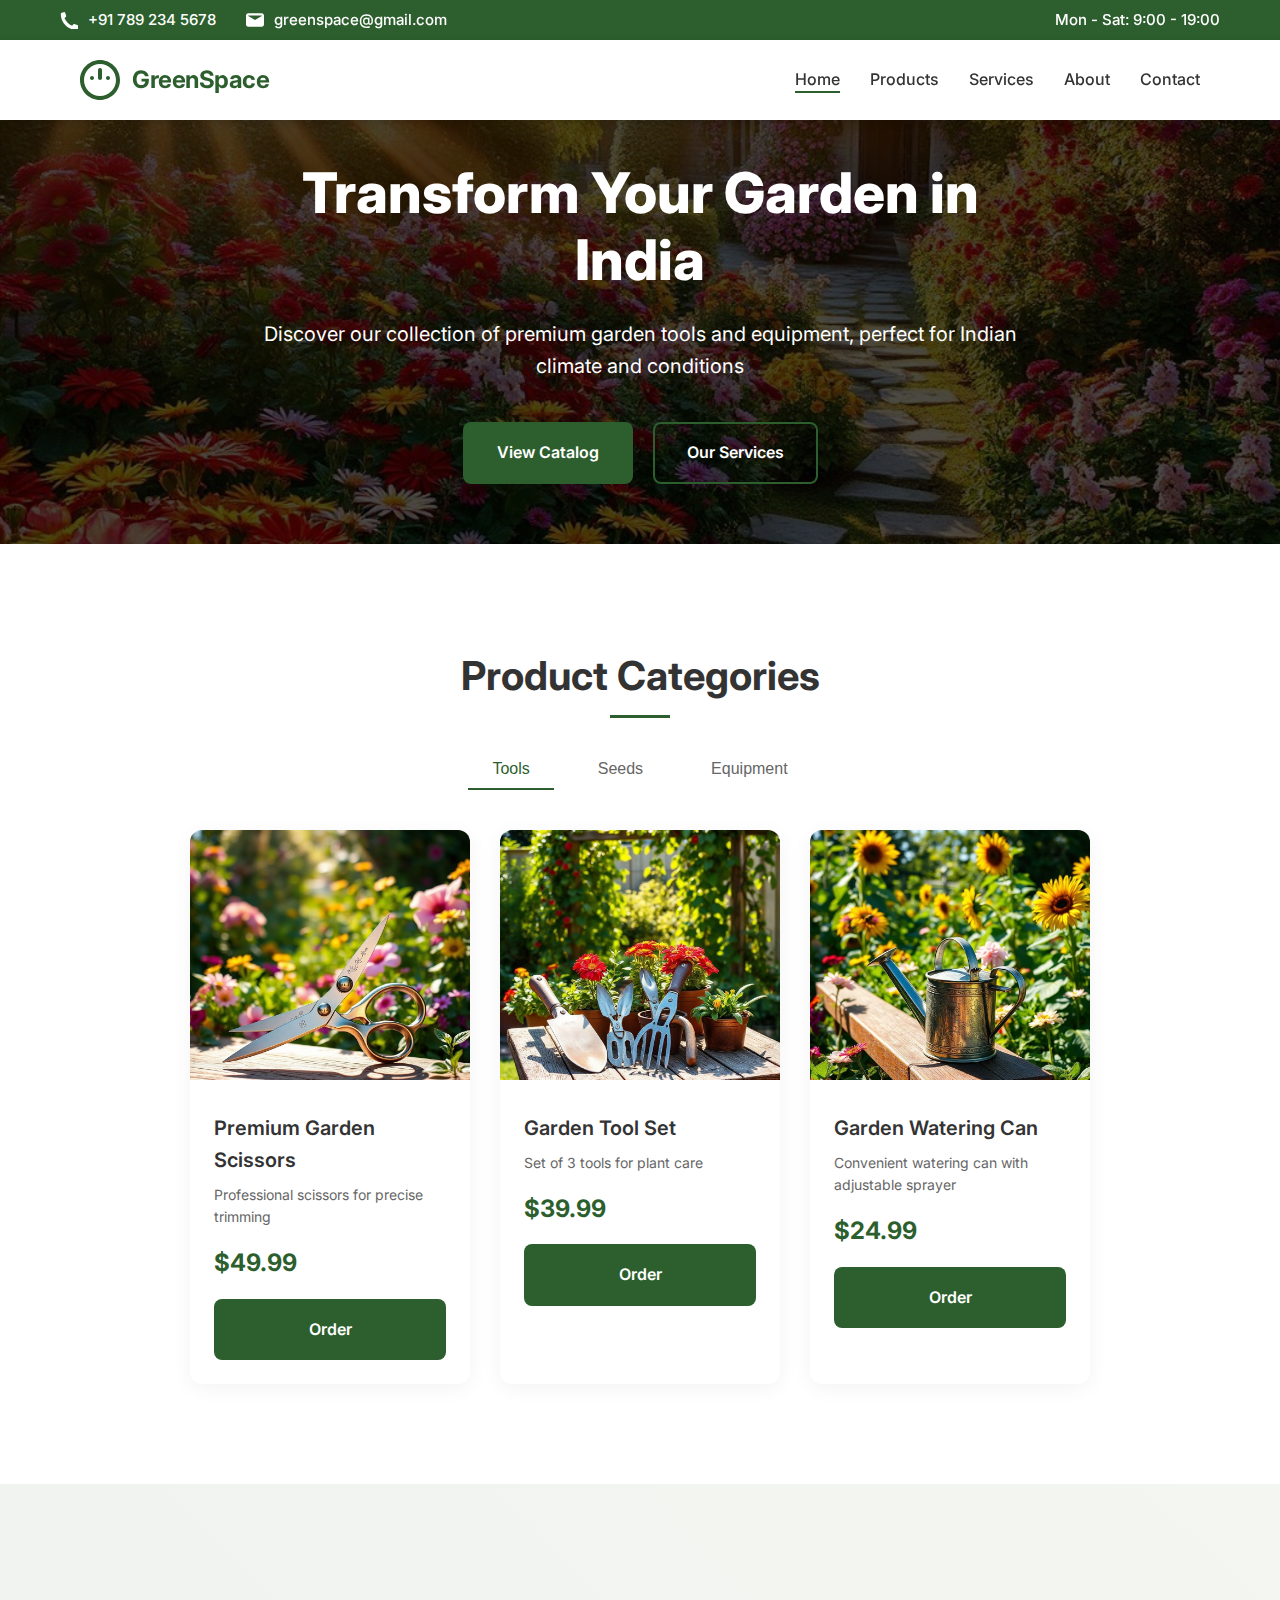
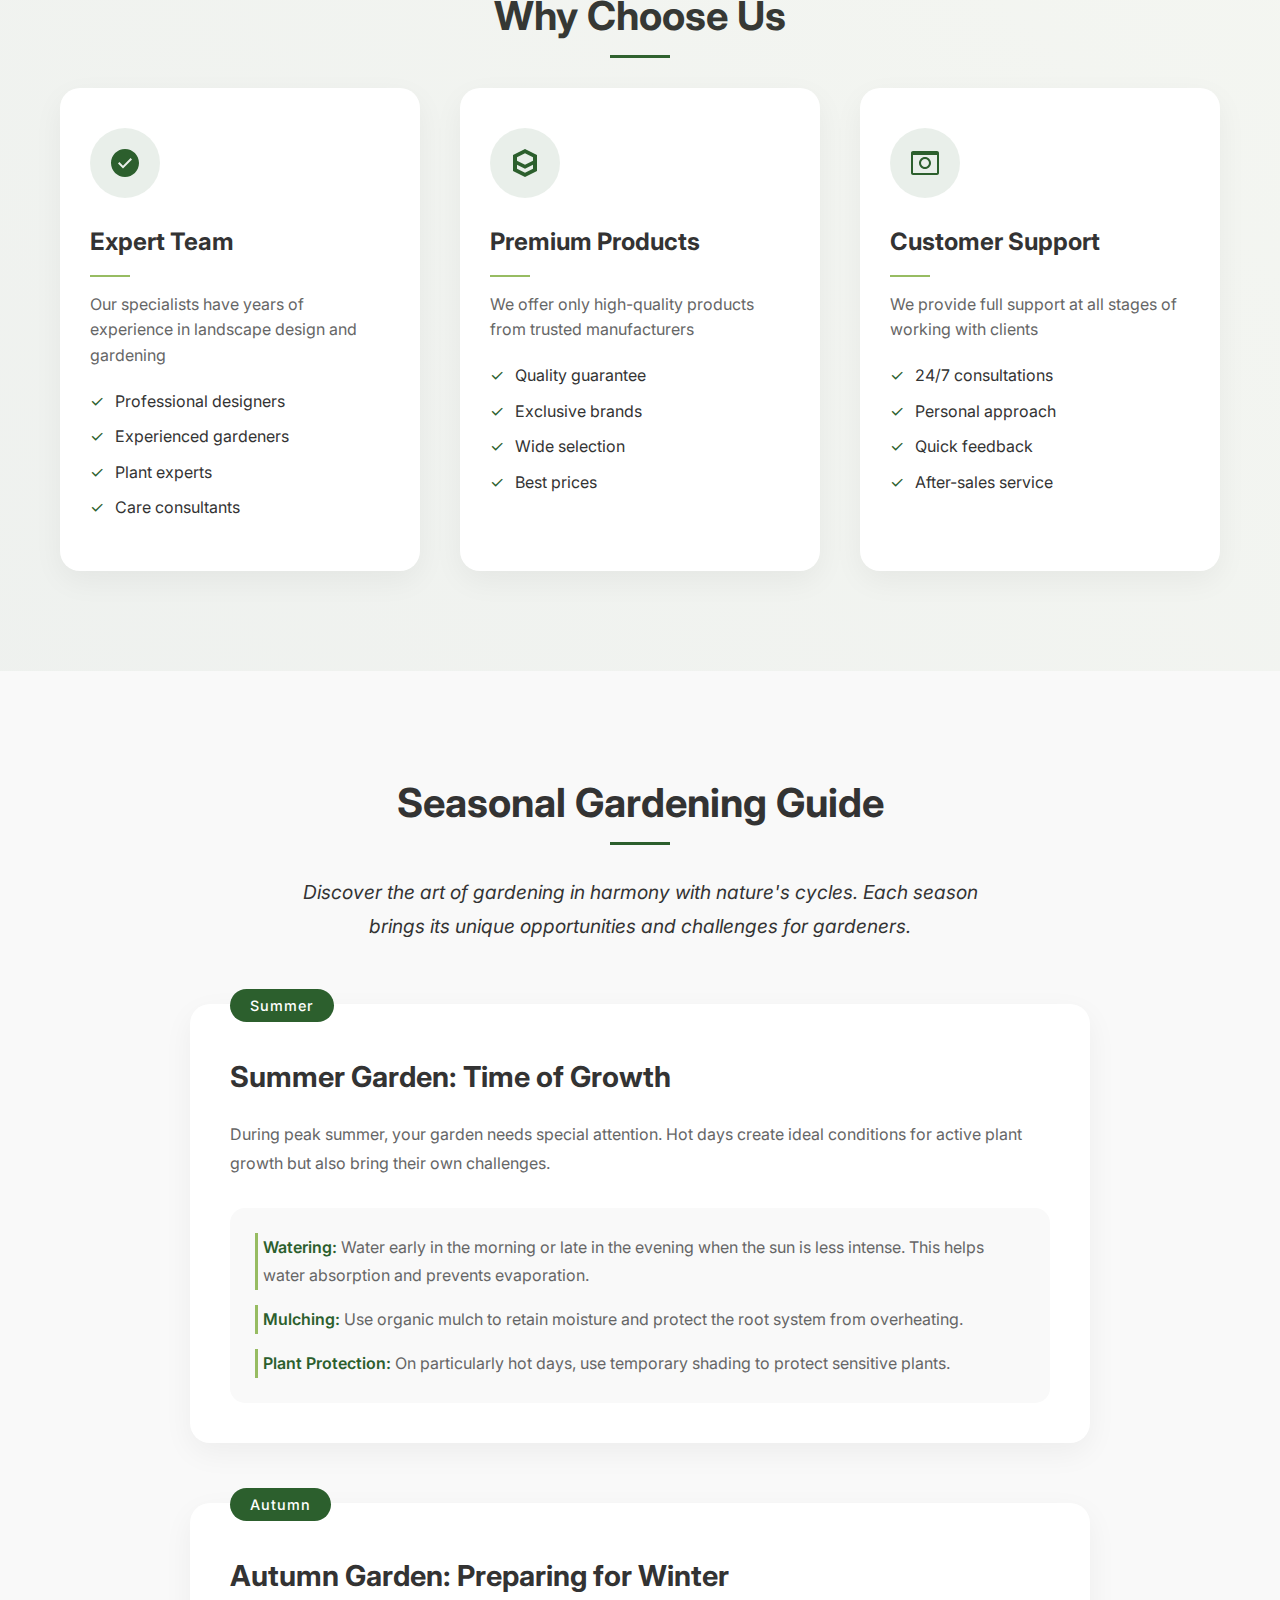
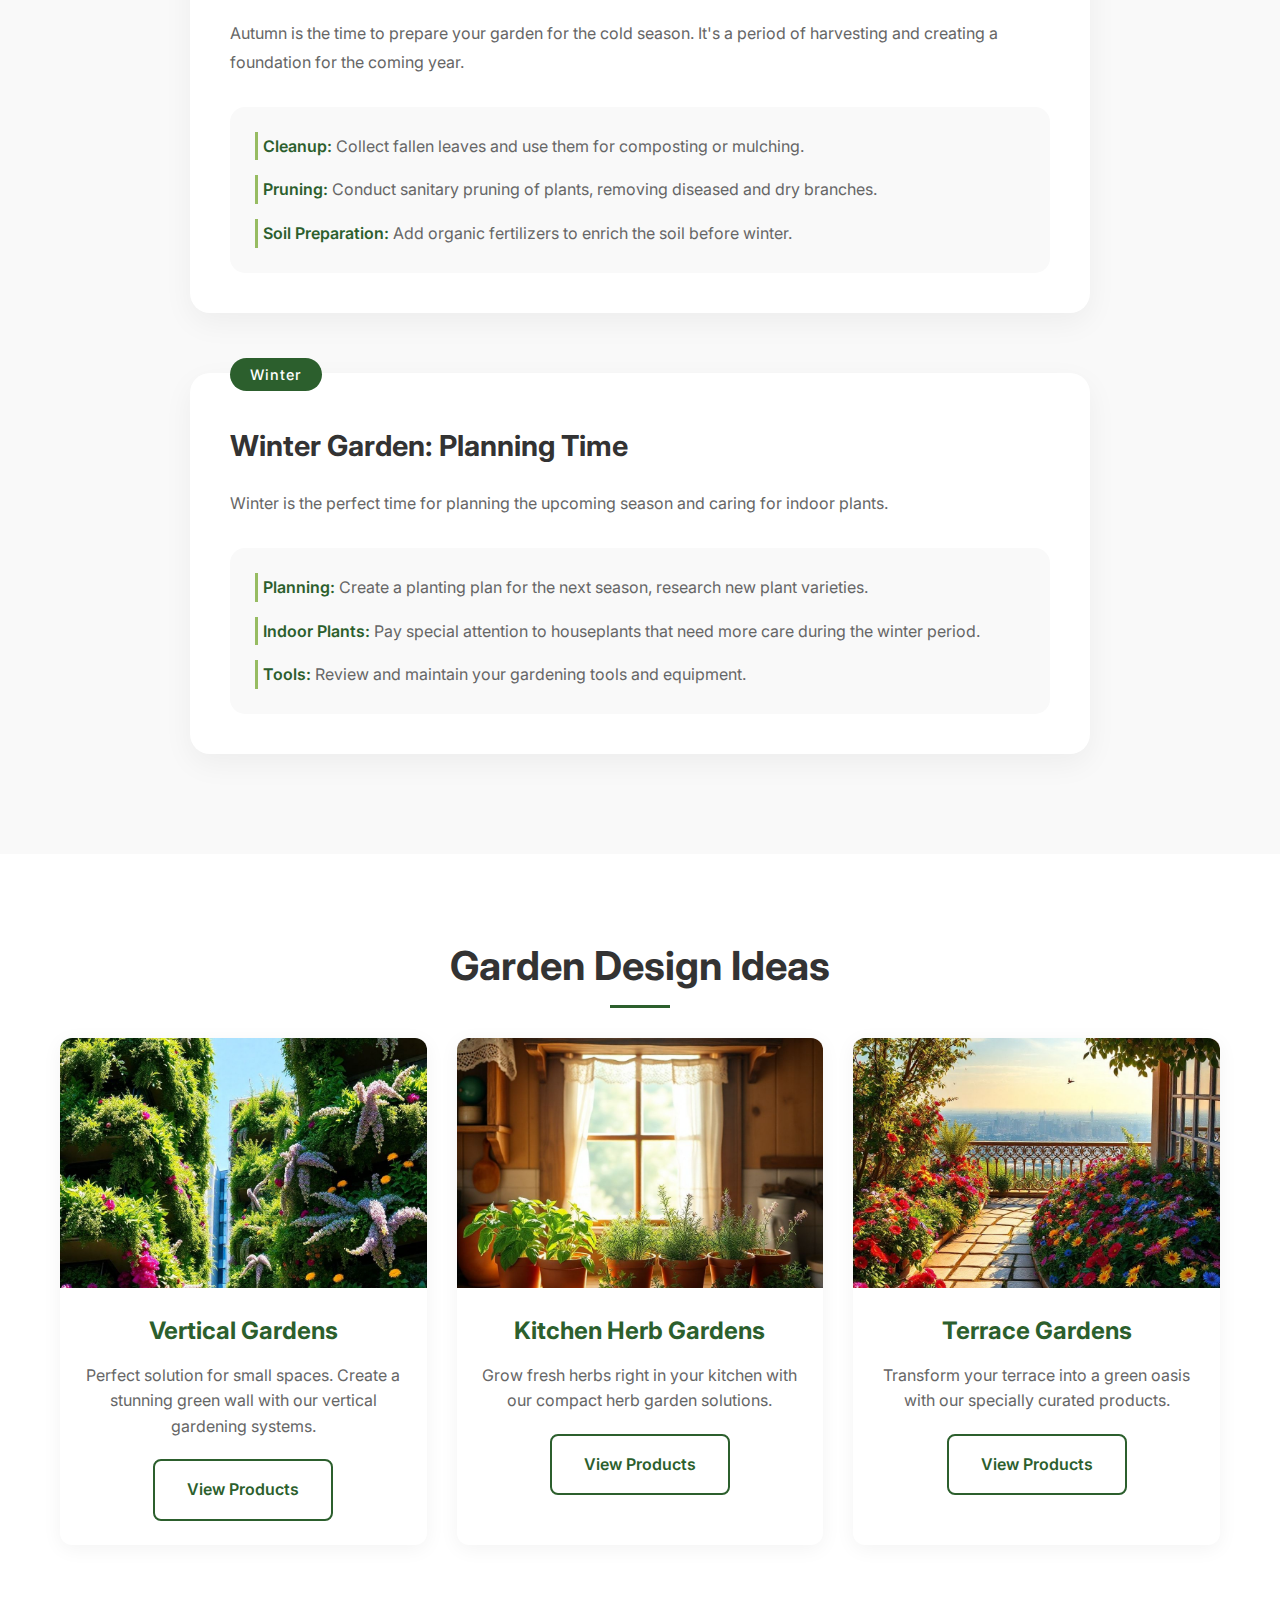
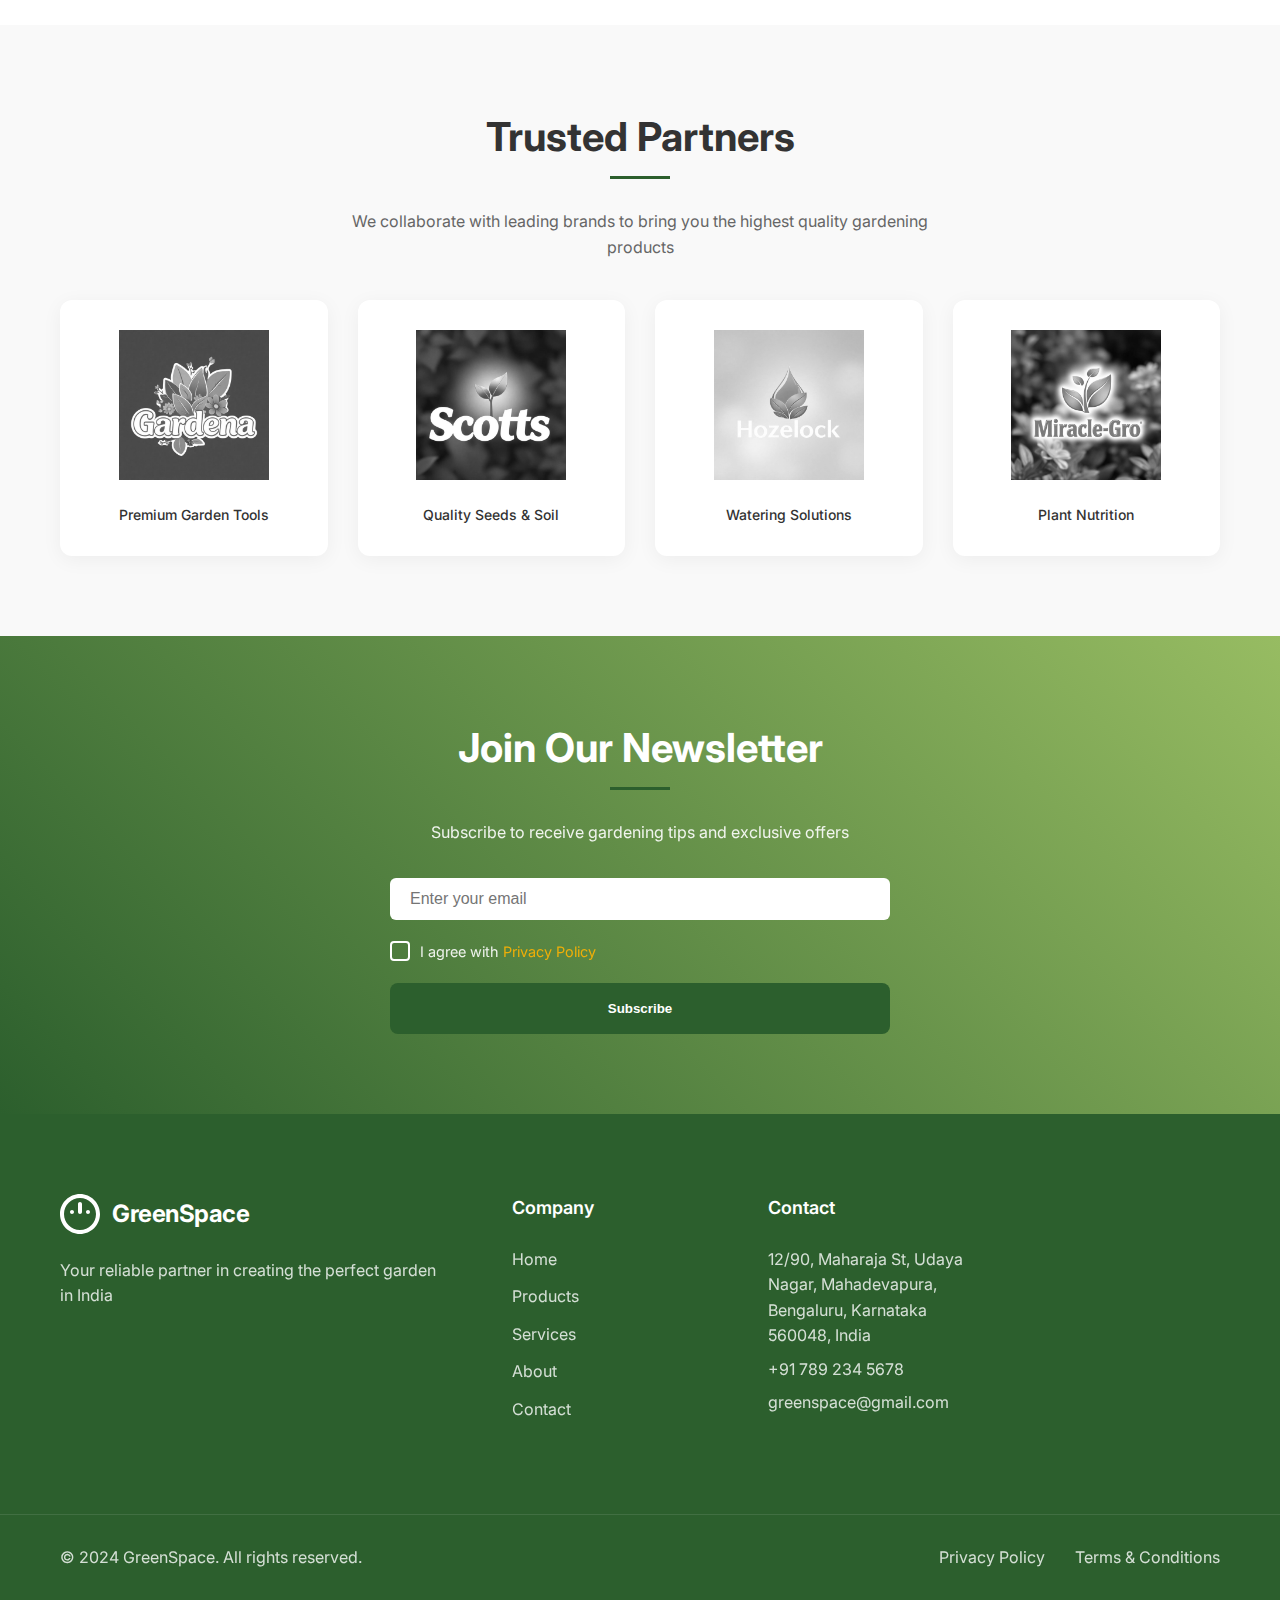
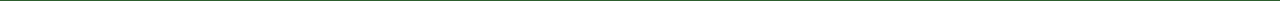
==== index.html @ f95aff3e "initial commit" ====
<!DOCTYPE html>
<html lang="en">
<head>
    <meta charset="UTF-8">
    <meta name="viewport" content="width=device-width, initial-scale=1.0">
    <meta name="description" content="GreenSpace - Your reliable partner in creating the perfect garden. Premium garden tools and equipment in India.">
    <title>GreenSpace - Premium Garden Products | India</title>
    <link rel="stylesheet" href="css/style.css">
    <link rel="icon" type="image/svg+xml" href="images/favicon.svg">
</head>
<body>
    <header class="header">
        <div class="header__top">
            <div class="container">
                <div class="header__top-inner">
                    <div class="header__contact">
                        <a href="tel:+917892345678" class="header__contact-link">
                            <svg class="header__contact-icon" width="16" height="16" viewBox="0 0 16 16">
                                <path d="M15.5 12.5l-2.3-.8c-.5-.2-1-.1-1.4.3l-1.1 1.1c-2.9-1.4-5.3-3.8-6.7-6.7l1.1-1.1c.4-.4.5-.9.3-1.4l-.8-2.3C4.4 1.1 3.9.9 3.4 1L1.5 1.5C1 1.7.7 2.1.7 2.7c0 7.8 6.3 14.1 14.1 14.1.5 0 1-.3 1.1-.8l.5-1.9c.1-.5-.1-1-.9-1.6z"/>
                            </svg>
                            +91 789 234 5678
                        </a>
                        <a href="mailto:greenspace@gmail.com" class="header__contact-link">
                            <svg class="header__contact-icon" width="16" height="16" viewBox="0 0 16 16">
                                <path d="M14 2H2C.9 2 0 2.9 0 4v8c0 1.1.9 2 2 2h12c1.1 0 2-.9 2-2V4c0-1.1-.9-2-2-2zm0 2v.5l-6 3.5L2 4.5V4h12zm-6 5L2 8v4h12V8l-6 3z"/>
                            </svg>
                            greenspace@gmail.com
                        </a>
                    </div>
                    <div class="header__hours">
                        <span>Mon - Sat: 9:00 - 19:00</span>
                    </div>
                </div>
            </div>
        </div>
        <div class="header__main">
            <div class="container">
                <div class="header__main-inner">
                    <a href="index.html" class="logo">
                        <img src="images/logo.svg" alt="GreenSpace Logo" class="logo__icon" width="40" height="40">
                        <span class="logo__text">GreenSpace</span>
                    </a>
                    <nav class="nav">
                        <button class="nav__burger" aria-label="Toggle menu">
                            <span></span>
                            <span></span>
                            <span></span>
                        </button>
                        <ul class="nav__list">
                            <li class="nav__item"><a href="index.html" class="nav__link nav__link--active">Home</a></li>
                            <li class="nav__item"><a href="products.html" class="nav__link">Products</a></li>
                            <li class="nav__item"><a href="services.html" class="nav__link">Services</a></li>
                            <li class="nav__item"><a href="about.html" class="nav__link">About</a></li>
                            <li class="nav__item"><a href="contact.html" class="nav__link">Contact</a></li>
                        </ul>
                    </nav>
                </div>
            </div>
        </div>
    </header>

    <main>
        <section class="hero">
            <div class="container">
                <div class="hero__content">
                    <h1 class="hero__title">Transform Your Garden in India</h1>
                    <p class="hero__text">Discover our collection of premium garden tools and equipment, perfect for Indian climate and conditions</p>
                    <div class="hero__buttons">
                        <a href="products.html" class="button button--primary">View Catalog</a>
                        <a href="services.html" class="button button--outline">Our Services</a>
                    </div>
                </div>
            </div>
        </section>

        <section class="categories">
            <div class="container">
                <h2 class="section-title">Product Categories</h2>
                <div class="categories__tabs">
                    <div class="categories__tab-buttons">
                        <button class="categories__tab-btn active" data-tab="tools">Tools</button>
                        <button class="categories__tab-btn" data-tab="seeds">Seeds</button>
                        <button class="categories__tab-btn" data-tab="equipment">Equipment</button>
                    </div>
                    <div class="categories__tab-content">
                        <div class="categories__tab-pane active" id="tools">
                            <div class="products-grid">
                                <!-- Content will be loaded via JavaScript -->
                            </div>
                        </div>
                        <div class="categories__tab-pane" id="seeds">
                            <div class="products-grid">
                                <!-- Content will be loaded via JavaScript -->
                            </div>
                        </div>
                        <div class="categories__tab-pane" id="equipment">
                            <div class="products-grid">
                                <!-- Content will be loaded via JavaScript -->
                            </div>
                        </div>
                    </div>
                </div>
            </div>
        </section>

        <section class="features">
            <div class="container">
                <h2 class="section__title">Why Choose Us</h2>
                <div class="features__grid">
                    <div class="feature-card">
                        <div class="feature-card__icon">
                            <svg width="32" height="32" viewBox="0 0 32 32" fill="#2C5F2D">
                                <path d="M16 2C8.27 2 2 8.27 2 16s6.27 14 14 14 14-6.27 14-14S23.73 2 16 2zm-2 19.5l-5-5 1.41-1.41L14 18.67l7.59-7.59L23 12.5l-9 9z"/>
                            </svg>
                        </div>
                        <h3>Expert Team</h3>
                        <p>Our specialists have years of experience in landscape design and gardening</p>
                        <ul class="feature-card__list">
                            <li>Professional designers</li>
                            <li>Experienced gardeners</li>
                            <li>Plant experts</li>
                            <li>Care consultants</li>
                        </ul>
                    </div>
                    <div class="feature-card">
                        <div class="feature-card__icon">
                            <svg width="32" height="32" viewBox="0 0 32 32" fill="#2C5F2D">
                                <path d="M16 2L4 8v16l12 6 12-6V8L16 2zm0 4.3l8 4v3.4l-8 4-8-4V10.3l8-4zm-8 15.4v-4l8 4 8-4v4l-8 4-8-4z"/>
                            </svg>
                        </div>
                        <h3>Premium Products</h3>
                        <p>We offer only high-quality products from trusted manufacturers</p>
                        <ul class="feature-card__list">
                            <li>Quality guarantee</li>
                            <li>Exclusive brands</li>
                            <li>Wide selection</li>
                            <li>Best prices</li>
                        </ul>
                    </div>
                    <div class="feature-card">
                        <div class="feature-card__icon">
                            <svg width="32" height="32" viewBox="0 0 32 32" fill="#2C5F2D">
                                <path d="M28 4H4C2.9 4 2 4.9 2 6v20c0 1.1.9 2 2 2h24c1.1 0 2-.9 2-2V6c0-1.1-.9-2-2-2zm0 22H4V8h24v18z"/>
                                <path d="M16 10c-3.3 0-6 2.7-6 6s2.7 6 6 6 6-2.7 6-6-2.7-6-6-6zm0 10c-2.2 0-4-1.8-4-4s1.8-4 4-4 4 1.8 4 4-1.8 4-4 4z"/>
                            </svg>
                        </div>
                        <h3>Customer Support</h3>
                        <p>We provide full support at all stages of working with clients</p>
                        <ul class="feature-card__list">
                            <li>24/7 consultations</li>
                            <li>Personal approach</li>
                            <li>Quick feedback</li>
                            <li>After-sales service</li>
                        </ul>
                    </div>
                </div>
            </div>
        </section>

        <section class="seasonal-guide">
            <div class="container">
                <h2 class="section__title">Seasonal Gardening Guide</h2>
                <div class="seasonal-content-wrapper">
                    <div class="seasonal-intro">
                        <p class="seasonal-intro__text">Discover the art of gardening in harmony with nature's cycles. Each season brings its unique opportunities and challenges for gardeners.</p>
                    </div>
                    
                    <div class="seasonal-articles">
                        <article class="seasonal-article">
                            <span class="season-label">Summer</span>
                            <h3>Summer Garden: Time of Growth</h3>
                            <div class="seasonal-article__content">
                                <p>During peak summer, your garden needs special attention. Hot days create ideal conditions for active plant growth but also bring their own challenges.</p>
                                <div class="seasonal-tips-elegant">
                                    <p><strong>Watering:</strong> Water early in the morning or late in the evening when the sun is less intense. This helps water absorption and prevents evaporation.</p>
                                    <p><strong>Mulching:</strong> Use organic mulch to retain moisture and protect the root system from overheating.</p>
                                    <p><strong>Plant Protection:</strong> On particularly hot days, use temporary shading to protect sensitive plants.</p>
                                </div>
                            </div>
                        </article>

                        <article class="seasonal-article">
                            <span class="season-label">Autumn</span>
                            <h3>Autumn Garden: Preparing for Winter</h3>
                            <div class="seasonal-article__content">
                                <p>Autumn is the time to prepare your garden for the cold season. It's a period of harvesting and creating a foundation for the coming year.</p>
                                <div class="seasonal-tips-elegant">
                                    <p><strong>Cleanup:</strong> Collect fallen leaves and use them for composting or mulching.</p>
                                    <p><strong>Pruning:</strong> Conduct sanitary pruning of plants, removing diseased and dry branches.</p>
                                    <p><strong>Soil Preparation:</strong> Add organic fertilizers to enrich the soil before winter.</p>
                                </div>
                            </div>
                        </article>

                        <article class="seasonal-article">
                            <span class="season-label">Winter</span>
                            <h3>Winter Garden: Planning Time</h3>
                            <div class="seasonal-article__content">
                                <p>Winter is the perfect time for planning the upcoming season and caring for indoor plants.</p>
                                <div class="seasonal-tips-elegant">
                                    <p><strong>Planning:</strong> Create a planting plan for the next season, research new plant varieties.</p>
                                    <p><strong>Indoor Plants:</strong> Pay special attention to houseplants that need more care during the winter period.</p>
                                    <p><strong>Tools:</strong> Review and maintain your gardening tools and equipment.</p>
                                </div>
                            </div>
                        </article>
                    </div>
                </div>
            </div>
        </section>

        <section class="garden-ideas">
            <div class="container">
                <h2 class="section__title">Garden Design Ideas</h2>
                <div class="ideas-grid">
                    <div class="idea-card">
                        <div class="idea-card__image">
                            <img src="images/vertical.jpg" alt="Vertical Garden">
                        </div>
                        <div class="idea-card__content">
                            <h3>Vertical Gardens</h3>
                            <p>Perfect solution for small spaces. Create a stunning green wall with our vertical gardening systems.</p>
                            <a href="products.html" class="button button--outline">View Products</a>
                        </div>
                    </div>
                    <div class="idea-card">
                        <div class="idea-card__image">
                            <img src="images/herbs.jpg" alt="Herb Garden">
                        </div>
                        <div class="idea-card__content">
                            <h3>Kitchen Herb Gardens</h3>
                            <p>Grow fresh herbs right in your kitchen with our compact herb garden solutions.</p>
                            <a href="products.html" class="button button--outline">View Products</a>
                        </div>
                    </div>
                    <div class="idea-card">
                        <div class="idea-card__image">
                            <img src="images/terrace.jpg" alt="Terrace Garden">
                        </div>
                        <div class="idea-card__content">
                            <h3>Terrace Gardens</h3>
                            <p>Transform your terrace into a green oasis with our specially curated products.</p>
                            <a href="products.html" class="button button--outline">View Products</a>
                        </div>
                    </div>
                </div>
            </div>
        </section>

        <section class="partners">
            <div class="container">
                <h2 class="section__title">Trusted Partners</h2>
                <p class="partners__description">We collaborate with leading brands to bring you the highest quality gardening products</p>
                <div class="partners__grid">
                    <div class="partner-card">
                        <img src="images/partner1.png" alt="Gardena" class="partner-card__logo">
                        <p class="partner-card__text">Premium Garden Tools</p>
                    </div>
                    <div class="partner-card">
                        <img src="images/partner2.png" alt="Scotts" class="partner-card__logo">
                        <p class="partner-card__text">Quality Seeds & Soil</p>
                    </div>
                    <div class="partner-card">
                        <img src="images/partner3.png" alt="Hozelock" class="partner-card__logo">
                        <p class="partner-card__text">Watering Solutions</p>
                    </div>
                    <div class="partner-card">
                        <img src="images/partner4.png" alt="Miracle-Gro" class="partner-card__logo">
                        <p class="partner-card__text">Plant Nutrition</p>
                    </div>
                </div>
            </div>
        </section>

        <section class="newsletter">
            <div class="container">
                <div class="newsletter__content">
                    <h2 class="section__title">Join Our Newsletter</h2>
                    <p>Subscribe to receive gardening tips and exclusive offers</p>
                    <form action="thanks_form.php" method="post" class="newsletter__form">
                        <input type="email" placeholder="Enter your email" required>
                        <div class="newsletter__consent">
                            <label class="checkbox">
                                <input type="checkbox" required>
                                <span class="checkbox__mark"></span>
                                <span class="checkbox__text">I agree with <a href="privacy-policy.html">Privacy Policy</a></span>
                            </label>
                        </div>
                        <button type="submit" class="button button--primary">Subscribe</button>
                    </form>
                </div>
            </div>
        </section>
    </main>

    <footer class="footer">
        <div class="footer__main">
            <div class="container">
                <div class="footer__grid">
                    <div class="footer__info">
                        <a href="index.html" class="logo">
                            <img src="images/logo-white.svg" alt="GreenSpace Logo" class="logo__icon" width="40" height="40">
                            <span class="logo__text">GreenSpace</span>
                        </a>
                        <p class="footer__description">Your reliable partner in creating the perfect garden in India</p>
                    </div>
                    <div class="footer__nav">
                        <h4 class="footer__title">Company</h4>
                        <ul class="footer__list">
                            <li><a href="index.html">Home</a></li>
                            <li><a href="products.html">Products</a></li>
                            <li><a href="services.html">Services</a></li>
                            <li><a href="about.html">About</a></li>
                            <li><a href="contact.html">Contact</a></li>
                        </ul>
                    </div>
                    <div class="footer__nav">
                        <h4 class="footer__title">Contact</h4>
                        <address class="footer__contact">
                            <a href="https://maps.app.goo.gl/JYf6iAedpA76A93S9" class="contact__link">12/90, Maharaja St, Udaya Nagar, Mahadevapura, Bengaluru, Karnataka 560048, India</a>
                            <a href="tel:+917892345678">+91 789 234 5678</a>
                            <a href="mailto:greenspace@gmail.com">greenspace@gmail.com</a>
                        </address>
                    </div>
                </div>
            </div>
        </div>
        <div class="footer__bottom">
            <div class="container">
                <div class="footer__bottom-inner">
                    <p class="footer__copyright">&copy; 2024 GreenSpace. All rights reserved.</p>
                    <div class="footer__links">
                        <a href="privacy-policy.html">Privacy Policy</a>
                        <a href="terms-conditions.html">Terms & Conditions</a>
                    </div>
                    
                </div>
            </div>
        </div>
    </footer>

    <script src="js/main.js"></script>
</body>
</html>
---- css/style.css ----
/* Font faces */
@font-face {
    font-family: 'Inter';
    src: url('../fonts/Inter/Inter-VariableFont_opsz\,wght.ttf') format('truetype');
    font-weight: 100 900;
    font-style: normal;
}

@font-face {
    font-family: 'Inter';
    src: url('../fonts/Inter/Inter-Italic-VariableFont_opsz\,wght.ttf') format('truetype');
    font-weight: 100 900;
    font-style: italic;
}

/* Reset and base styles */
*, *::before, *::after {
    margin: 0;
    padding: 0;
    box-sizing: border-box;
}

:root {
    --color-primary: #2C5F2D;
    --color-secondary: #97BC62;
    --color-accent: #FFB302;
    --color-text: #333333;
    --color-text-light: #666666;
    --color-background: #FFFFFF;
    --color-background-alt: #F9F9F9;
    --color-border: #E5E5E5;
    --container-width: 1200px;
    --header-height: auto;
    --header-top-height: 40px;
    --transition: all 0.3s ease;
}

body {
    font-family: 'Inter', Arial, sans-serif;
    color: var(--color-text);
    line-height: 1.6;
}

.container {
    max-width: var(--container-width);
    margin: 0 auto;
    padding: 0 20px;
}

/* Header styles */
.header {
    position: fixed;
    top: 0;
    left: 0;
    width: 100%;
    background: var(--color-background);
    z-index: 1000;
    box-shadow: 0 2px 10px rgba(0, 0, 0, 0.1);
}

.header__top {
    background: var(--color-primary);
    height: var(--header-top-height);
    color: white;
    padding: 8px 0;
}

.header__top-inner {
    display: flex;
    justify-content: space-between;
    align-items: center;
    height: 100%;
}

.header__contact {
    display: flex;
    gap: 30px;
}

.header__contact-link {
    display: flex;
    align-items: center;
    gap: 10px;
    color: white;
    text-decoration: none;
    font-size: 15px;
    font-weight: 500;
    transition: var(--transition);
}

.header__contact-link:hover {
    opacity: 0.9;
}

.header__contact-icon {
    fill: currentColor;
    width: 18px;
    height: 18px;
}

.header__hours {
    font-size: 15px;
    font-weight: 500;
}

.header__main {
    padding: 20px 0;
    background: var(--color-background);
    height: calc(var(--header-height) - var(--header-top-height));
    box-shadow: 0 2px 10px rgba(0, 0, 0, 0.1);
}

.header__main-inner {
    display: flex;
    align-items: center;
    justify-content: space-between;
    height: 100%;
    padding: 0 20px;
}

.logo {
    display: flex;
    align-items: center;
    text-decoration: none;
    color: var(--color-primary);
}

.logo__icon {
    fill: currentColor;
    margin-right: 12px;
}

.logo__text {
    font-size: 24px;
    font-weight: 700;
    letter-spacing: -0.5px;
}

.nav__list {
    display: flex;
    list-style: none;
    gap: 30px;
}

.nav__link {
    text-decoration: none;
    color: var(--color-text);
    font-weight: 500;
    transition: var(--transition);
    position: relative;
}

.nav__link::after {
    content: '';
    position: absolute;
    bottom: -4px;
    left: 0;
    width: 100%;
    height: 2px;
    background: var(--color-primary);
    transform: scaleX(0);
    transition: var(--transition);
}

.nav__link:hover::after,
.nav__link--active::after {
    transform: scaleX(1);
}

.header__actions {
    display: flex;
    align-items: center;
    gap: 20px;
}

.header__search-btn {
    background: none;
    border: none;
    cursor: pointer;
    padding: 8px;
    color: var(--color-text);
    transition: var(--transition);
}

.header__search-btn:hover {
    color: var(--color-primary);
}

.header__cart {
    position: relative;
    color: var(--color-text);
    text-decoration: none;
    padding: 8px;
    transition: var(--transition);
}

.header__cart:hover {
    color: var(--color-primary);
}

.header__cart-count {
    position: absolute;
    top: 0;
    right: 0;
    background: var(--color-accent);
    color: white;
    font-size: 12px;
    font-weight: 600;
    width: 18px;
    height: 18px;
    border-radius: 50%;
    display: flex;
    align-items: center;
    justify-content: center;
}

/* Hero section */
.hero {
    margin-top: var(--header-height);
    padding: 160px 0 60px 0;
    background: linear-gradient(rgba(0, 0, 0, 0.7), rgba(0, 0, 0, 0.7)), url('../images/hero-bg.jpg') top/cover;
    text-align: center;
}

.hero .button--outline {
    color: white;
}

.hero__content {
    max-width: 800px;
    margin: 0 auto;
}

.hero__title {
    font-size: 56px;
    line-height: 1.2;
    color: white;
    margin-bottom: 24px;
    font-weight: 800;
}

.hero__text {
    font-size: 20px;
    color: white;
    margin-bottom: 40px;
}

.hero__buttons {
    display: flex;
    gap: 20px;
    justify-content: center;
}

/* Button styles */
.button {
    display: inline-flex;
    align-items: center;
    justify-content: center;
    padding: 16px 32px;
    border-radius: 8px;
    font-weight: 600;
    text-decoration: none;
    transition: var(--transition);
    cursor: pointer;
    border: 2px solid transparent;
}

.button--primary {
    background: var(--color-primary);
    color: white;
}

.button--primary:hover {
    background: var(--color-secondary);
}

.button--outline {
    border-color: var(--color-primary);
    color: var(--color-primary);
}

.button--outline:hover {
    background: var(--color-primary);
    color: white;
}

/* Categories section */
.categories {
    padding: 100px 0;
}

.categories__tabs {
    max-width: 900px;
    margin: 0 auto;
}

.categories__tab-buttons {
    display: flex;
    justify-content: center;
    gap: 20px;
    margin-bottom: 40px;
    flex-wrap: wrap;
}

.categories__tab-btn {
    padding: 12px 24px;
    border: none;
    background: none;
    font-size: 16px;
    font-weight: 500;
    color: var(--color-text-light);
    cursor: pointer;
    transition: var(--transition);
    position: relative;
    white-space: nowrap;
}

.categories__tab-btn::after {
    content: '';
    position: absolute;
    bottom: 0;
    left: 0;
    width: 100%;
    height: 2px;
    background: var(--color-primary);
    transform: scaleX(0);
    transition: var(--transition);
}

.categories__tab-btn.active {
    color: var(--color-primary);
}

.categories__tab-btn.active::after {
    transform: scaleX(1);
}

.categories__tab-pane {
    display: none;
}

.categories__tab-pane.active {
    display: block;
}

/* Features section redesign */
.features {
    padding: 100px 0;
    background: var(--color-background-alt);
    position: relative;
    overflow: hidden;
}

.features:before {
    content: '';
    position: absolute;
    top: 0;
    left: 0;
    width: 100%;
    height: 100%;
    background: linear-gradient(45deg, rgba(44, 95, 45, 0.05) 0%, rgba(151, 188, 98, 0.05) 100%);
    z-index: 1;
}

.features__grid {
    position: relative;
    z-index: 2;
    display: grid;
    grid-template-columns: repeat(3, 1fr);
    gap: 40px;
}

.feature-card {
    position: relative;
    background: white;
    border-radius: 20px;
    padding: 40px 30px;
    text-align: left;
    box-shadow: 0 10px 30px rgba(0, 0, 0, 0.05);
    overflow: hidden;
    transition: all 0.5s ease;
}

.feature-card:hover {
    transform: translateY(-10px);
}

.feature-card:before {
    content: '';
    position: absolute;
    top: 0;
    left: 0;
    width: 100%;
    height: 5px;
    background: var(--color-primary);
    transform: scaleX(0);
    transform-origin: left;
    transition: transform 0.5s ease;
}

.feature-card:hover:before {
    transform: scaleX(1);
}

.feature-card__icon {
    width: 70px;
    height: 70px;
    background: rgba(44, 95, 45, 0.1);
    border-radius: 50%;
    display: flex;
    align-items: center;
    justify-content: center;
    margin-bottom: 25px;
    transition: all 0.5s ease;
}

.feature-card:hover .feature-card__icon {
    background: var(--color-primary);
}

.feature-card:hover .feature-card__icon svg {
    fill: white;
}

.feature-card h3 {
    font-size: 24px;
    color: var(--color-text);
    margin-bottom: 15px;
    position: relative;
    padding-bottom: 15px;
}

.feature-card h3:after {
    content: '';
    position: absolute;
    bottom: 0;
    left: 0;
    width: 40px;
    height: 2px;
    background: var(--color-secondary);
}

.feature-card p {
    color: var(--color-text-light);
    line-height: 1.6;
    margin-bottom: 20px;
}

.feature-card__list {
    list-style: none;
    padding: 0;
    margin: 0;
}

.feature-card__list li {
    position: relative;
    padding-left: 25px;
    margin-bottom: 10px;
    color: var(--color-text);
}

.feature-card__list li:before {
    content: '✓';
    position: absolute;
    left: 0;
    color: var(--color-primary);
}

@media (max-width: 992px) {
    .features__grid {
        grid-template-columns: repeat(2, 1fr);
    }
}

@media (max-width: 576px) {
    .features__grid {
        grid-template-columns: 1fr;
    }
}

/* Newsletter section */
.newsletter {
    padding: 80px 0;
    background: linear-gradient(45deg, var(--color-primary), var(--color-secondary));
    color: #fff;
    text-align: center;
}

.newsletter__content {
    max-width: 600px;
    margin: 0 auto;
}

.newsletter__content .section__title {
    color: #fff;
}

.newsletter__content p {
    margin-bottom: 32px;
    opacity: 0.9;
}

.newsletter__form {
    display: flex;
    flex-direction: column;
    gap: 20px;
    max-width: 500px;
    margin: 0 auto;
}

.newsletter__form input[type="email"] {
    padding: 12px 20px;
    border: none;
    border-radius: 6px;
    font-size: 1em;
    width: 100%;
}

.newsletter__form input[type="email"]:focus {
    outline: none;
    box-shadow: 0 0 0 2px var(--color-accent);
}

.newsletter__consent {
    text-align: left;
}

/* Checkbox styles */
.checkbox {
    display: flex;
    align-items: center;
    gap: 10px;
    cursor: pointer;
}

.checkbox input {
    display: none;
}

.checkbox__mark {
    width: 20px;
    height: 20px;
    border: 2px solid #fff;
    border-radius: 4px;
    position: relative;
    flex-shrink: 0;
}

.checkbox input:checked + .checkbox__mark:after {
    content: '';
    position: absolute;
    left: 6px;
    top: 2px;
    width: 5px;
    height: 10px;
    border: solid #fff;
    border-width: 0 2px 2px 0;
    transform: rotate(45deg);
}

.checkbox__text {
    font-size: 0.9em;
    opacity: 0.9;
}

.checkbox__text a {
    color: var(--color-accent);
    text-decoration: none;
}

.checkbox__text a:hover {
    text-decoration: underline;
}

@media (max-width: 768px) {
    .newsletter__form {
        padding: 0 20px;
    }
}

/* Footer styles */
.footer {
    background: var(--color-primary);
    color: white;
}

.footer__main {
    padding: 80px 0;
}

.footer__grid {
    display: grid;
    grid-template-columns: 2fr repeat(3, 1fr);
    gap: 60px;
}

.footer .logo {
    color: white;
    margin-bottom: 24px;
}

.footer__description {
    margin-bottom: 32px;
    opacity: 0.8;
}

.footer__social {
    display: flex;
    gap: 16px;
}

.footer__social-link {
    color: white;
    opacity: 0.8;
    transition: var(--transition);
}

.footer__social-link:hover {
    opacity: 1;
}

.footer__title {
    font-size: 18px;
    margin-bottom: 24px;
    font-weight: 600;
}

.footer__list {
    list-style: none;
}

.footer__list li {
    margin-bottom: 12px;
}

.footer__list a {
    color: white;
    text-decoration: none;
    opacity: 0.8;
    transition: var(--transition);
}

.footer__list a:hover {
    opacity: 1;
}

.footer__contact {
    font-style: normal;
}

.footer__contact p {
    margin-bottom: 8px;
    opacity: 0.8;
}

.footer__contact a {
    display: block;
    color: white;
    text-decoration: none;
    margin-bottom: 8px;
    opacity: 0.8;
    transition: var(--transition);
}

.footer__contact a:hover {
    opacity: 1;
}

.footer__bottom {
    padding: 30px 0;
    border-top: 1px solid rgba(255, 255, 255, 0.1);
}

.footer__bottom-inner {
    display: flex;
    justify-content: space-between;
    align-items: center;
}

.footer__copyright {
    opacity: 0.8;
}

.footer__links {
    display: flex;
    gap: 30px;
}

.footer__links a {
    color: white;
    text-decoration: none;
    opacity: 0.8;
    transition: var(--transition);
}

.footer__links a:hover {
    opacity: 1;
}

.footer__payments {
    display: flex;
    gap: 16px;
    align-items: center;
}

.footer__payments img {
    height: 24px;
    opacity: 0.8;
    transition: var(--transition);
}

.footer__payments img:hover {
    opacity: 1;
}

/* Responsive styles */
@media (max-width: 1200px) {
    .hero__title {
        font-size: 48px;
    }

    .features__grid {
        gap: 30px;
    }

    .footer__grid {
        gap: 40px;
    }
}

@media (max-width: 992px) {
    :root {
        --header-height: 120px;
    }

    .hero__title {
        font-size: 40px;
    }

    .features__grid {
        grid-template-columns: repeat(2, 1fr);
    }

    .footer__grid {
        grid-template-columns: repeat(2, 1fr);
    }
}

@media (max-width: 768px) {
    :root {
        --header-height: 100px;
        --header-top-height: 0;
    }

    .header__top {
        display: none;
    }

    .header__main {
        height: var(--header-height);
    }

    .header__contact {
        display: none;
    }

    .nav__list {
        display: none;
        position: fixed;
        top: var(--header-height);
        left: 0;
        width: 100%;
        background: var(--color-background);
        padding: 20px;
        flex-direction: column;
        text-align: center;
        box-shadow: 0 2px 10px rgba(0, 0, 0, 0.1);
    }

    .nav__list.active {
        display: flex;
    }

    .nav__burger {
        display: block;
    }

    .hero {
        padding: 60px 0;
    }

    .hero__title {
        font-size: 32px;
    }

    .hero__text {
        font-size: 18px;
    }

    .hero__buttons {
        flex-direction: column;
    }

    .newsletter__form {
        flex-direction: column;
    }

    .footer__bottom-inner {
        flex-direction: column;
        gap: 20px;
        text-align: center;
    }
}

@media (max-width: 576px) {
    .features__grid {
        grid-template-columns: 1fr;
    }

    .footer__grid {
        grid-template-columns: 1fr;
        gap: 40px;
    }

    .footer__links {
        flex-direction: column;
        gap: 15px;
    }
}

/* Burger menu styles */
.nav__burger {
    display: none;
    background: none;
    border: none;
    padding: 10px;
    cursor: pointer;
    position: relative;
    z-index: 100;
}

.nav__burger span {
    display: block;
    width: 25px;
    height: 2px;
    background-color: var(--color-text);
    margin: 6px 0;
    transition: transform 0.3s ease-in-out, opacity 0.3s ease-in-out;
}

@media (max-width: 992px) {
    .nav__burger {
        display: block;
    }

    .nav__list {
        display: block;
        position: fixed;
        top: 0;
        right: -100%;
        width: 80%;
        max-width: 300px;
        height: 100vh;
        background: white;
        padding: 80px 20px 20px;
        box-shadow: -5px 0 15px rgba(0, 0, 0, 0.1);
        transition: right 0.3s ease-in-out;
        overflow-y: auto;
        visibility: hidden;
        opacity: 0;
    }

    .nav__list.active {
        right: 0;
        visibility: visible;
        opacity: 1;
    }

    .nav__burger.active span:nth-child(1) {
        transform: rotate(45deg) translate(5px, 5px);
    }

    .nav__burger.active span:nth-child(2) {
        opacity: 0;
    }

    .nav__burger.active span:nth-child(3) {
        transform: rotate(-45deg) translate(7px, -7px);
    }

    .nav__item {
        margin: 15px 0;
        opacity: 0;
        transform: translateX(20px);
        transition: opacity 0.3s ease-in-out, transform 0.3s ease-in-out;
    }

    .nav__list.active .nav__item {
        opacity: 1;
        transform: translateX(0);
    }

    .nav__list.active .nav__item:nth-child(1) { transition-delay: 0.1s; }
    .nav__list.active .nav__item:nth-child(2) { transition-delay: 0.2s; }
    .nav__list.active .nav__item:nth-child(3) { transition-delay: 0.3s; }
    .nav__list.active .nav__item:nth-child(4) { transition-delay: 0.4s; }
    .nav__list.active .nav__item:nth-child(5) { transition-delay: 0.5s; }
}

/* Products grid */
.products-grid {
    display: grid;
    grid-template-columns: repeat(3, 1fr);
    gap: 30px;
}

.product-card {
    background: white;
    border-radius: 12px;
    overflow: hidden;
    box-shadow: 0 4px 20px rgba(0, 0, 0, 0.05);
    transition: var(--transition);
}

.product-card:hover {
    transform: translateY(-5px);
}

.product-card__image {
    width: 100%;
    height: 250px;
    object-fit: cover;
}

.product-card__content {
    padding: 24px;
}

.product-card__title {
    font-size: 20px;
    color: var(--color-text);
    margin-bottom: 8px;
    font-weight: 600;
}

.product-card__description {
    color: var(--color-text-light);
    margin-bottom: 16px;
    font-size: 14px;
    line-height: 1.6;
}

.product-card__price {
    font-size: 24px;
    color: var(--color-primary);
    font-weight: 700;
    margin-bottom: 16px;
}

.product-card__button {
    width: 100%;
}

@media (max-width: 1200px) {
    .products-grid {
        gap: 20px;
    }
}

@media (max-width: 992px) {
    .products-grid {
        grid-template-columns: repeat(2, 1fr);
    }

    .product-card__image {
        height: 220px;
    }

    .product-card__content {
        padding: 20px;
    }

    .product-card__title {
        font-size: 18px;
    }

    .product-card__price {
        font-size: 20px;
    }
}

@media (max-width: 576px) {
    .products-grid {
        gap: 15px;
    }

    .product-card__image {
        height: 180px;
    }

    .product-card__content {
        padding: 15px;
    }

    .product-card__title {
        font-size: 16px;
    }

    .product-card__description {
        font-size: 13px;
        margin-bottom: 12px;
    }

    .product-card__price {
        font-size: 18px;
        margin-bottom: 12px;
    }
}

/* Page hero */
.page-hero {
    padding: 150px 0 60px;
    background: linear-gradient(to right, var(--color-primary), var(--color-secondary));
    color: #fff;
    text-align: center;
}

.page-hero__title {
    font-size: 3em;
    margin-bottom: 20px;
}

.page-hero__text {
    font-size: 1.2em;
    max-width: 600px;
    margin: 0 auto;
    opacity: 0.9;
}

/* Product filter */
.product-filter {
    margin-bottom: 40px;
    display: grid;
    gap: 20px;
}

.product-filter__search {
    position: relative;
}

.product-filter__input {
    width: 100%;
    padding: 12px 20px;
    border: 2px solid var(--color-border);
    border-radius: 8px;
    font-size: 16px;
    transition: var(--transition);
}

.product-filter__input:focus {
    outline: none;
    border-color: var(--color-primary);
}

.product-filter__categories {
    display: flex;
    flex-wrap: wrap;
    gap: 12px;
}

.filter-btn {
    padding: 10px 20px;
    border: 2px solid var(--color-border);
    border-radius: 6px;
    background: none;
    font-size: 14px;
    font-weight: 500;
    color: var(--color-text);
    cursor: pointer;
    transition: var(--transition);
}

.filter-btn:hover {
    border-color: var(--color-primary);
    color: var(--color-primary);
}

.filter-btn.active {
    background: var(--color-primary);
    border-color: var(--color-primary);
    color: white;
}

.product-filter__sort {
    justify-self: end;
}

.product-filter__select {
    padding: 10px 20px;
    border: 2px solid var(--color-border);
    border-radius: 6px;
    font-size: 14px;
    color: var(--color-text);
    cursor: pointer;
    transition: var(--transition);
}

.product-filter__select:focus {
    outline: none;
    border-color: var(--color-primary);
}

/* Products pagination */
.products-pagination {
    margin-top: 40px;
    display: flex;
    justify-content: center;
    align-items: center;
    gap: 20px;
}

.pagination-btn {
    padding: 10px 20px;
    border: 2px solid var(--color-border);
    border-radius: 6px;
    background: none;
    font-size: 14px;
    font-weight: 500;
    color: var(--color-text);
    cursor: pointer;
    transition: var(--transition);
}

.pagination-btn:hover:not(:disabled) {
    border-color: var(--color-primary);
    color: var(--color-primary);
}

.pagination-btn:disabled {
    opacity: 0.5;
    cursor: not-allowed;
}

.pagination-numbers {
    display: flex;
    gap: 8px;
}

.pagination-number {
    width: 40px;
    height: 40px;
    display: flex;
    align-items: center;
    justify-content: center;
    border: 2px solid var(--color-border);
    border-radius: 6px;
    background: none;
    font-size: 14px;
    font-weight: 500;
    color: var(--color-text);
    cursor: pointer;
    transition: var(--transition);
}

.pagination-number:hover {
    border-color: var(--color-primary);
    color: var(--color-primary);
}

.pagination-number.active {
    background: var(--color-primary);
    border-color: var(--color-primary);
    color: white;
}

/* Category cards */
.category-cards {
    display: grid;
    grid-template-columns: repeat(3, 1fr);
    gap: 30px;
    margin-top: 40px;
}

.category-card {
    position: relative;
    border-radius: 12px;
    overflow: hidden;
    text-decoration: none;
    color: white;
    aspect-ratio: 16/9;
}

.category-card__image {
    width: 100%;
    height: 100%;
    object-fit: cover;
    transition: var(--transition);
}

.category-card:hover .category-card__image {
    transform: scale(1.05);
}

.category-card__content {
    position: absolute;
    bottom: 0;
    left: 0;
    right: 0;
    padding: 30px;
    background: linear-gradient(transparent, rgba(0, 0, 0, 0.7));
}

.category-card__title {
    font-size: 24px;
    font-weight: 600;
    margin-bottom: 8px;
}

.category-card__text {
    font-size: 14px;
    opacity: 0.9;
}

/* Guide tabs */
.guide-tabs {
    margin-top: 40px;
}

.guide-tabs__buttons {
    display: flex;
    justify-content: center;
    gap: 20px;
    margin-bottom: 30px;
}

.guide-tab-btn {
    padding: 12px 24px;
    border: none;
    background: none;
    font-size: 16px;
    font-weight: 500;
    color: var(--color-text-light);
    cursor: pointer;
    transition: var(--transition);
    position: relative;
}

.guide-tab-btn::after {
    content: '';
    position: absolute;
    bottom: 0;
    left: 0;
    width: 100%;
    height: 2px;
    background: var(--color-primary);
    transform: scaleX(0);
    transition: var(--transition);
}

.guide-tab-btn.active {
    color: var(--color-primary);
}

.guide-tab-btn.active::after {
    transform: scaleX(1);
}

.guide-tab-pane {
    display: none;
}

.guide-tab-pane.active {
    display: block;
}

.guide-grid {
    display: grid;
    grid-template-columns: repeat(3, 1fr);
    gap: 30px;
}

.guide-card {
    background: white;
    padding: 30px;
    border-radius: 12px;
    box-shadow: 0 4px 20px rgba(0, 0, 0, 0.05);
}

.guide-card h4 {
    font-size: 20px;
    color: var(--color-primary);
    margin-bottom: 16px;
    font-weight: 600;
}

.guide-card ul {
    list-style: none;
}

.guide-card li {
    position: relative;
    padding-left: 24px;
    margin-bottom: 12px;
    color: var(--color-text-light);
}

.guide-card li::before {
    content: '';
    position: absolute;
    left: 0;
    top: 8px;
    width: 8px;
    height: 8px;
    border-radius: 50%;
    background: var(--color-secondary);
}

/* Product support */
.product-support {
    padding: 60px 0;
    background: var(--color-background-alt);
}

.support-grid {
    display: grid;
    grid-template-columns: repeat(3, 1fr);
    gap: 30px;
}

.support-card {
    background: white;
    padding: 40px;
    border-radius: 12px;
    text-align: center;
    box-shadow: 0 4px 20px rgba(0, 0, 0, 0.05);
    transition: var(--transition);
}

.support-card:hover {
    transform: translateY(-5px);
}

.support-card__icon {
    width: 80px;
    height: 80px;
    margin: 0 auto 24px;
    color: var(--color-primary);
}

.support-card h3 {
    font-size: 24px;
    color: var(--color-primary);
    margin-bottom: 16px;
    font-weight: 600;
}

.support-card p {
    color: var(--color-text-light);
    margin-bottom: 24px;
}

/* Responsive styles */
@media (max-width: 1200px) {
    .category-cards {
        gap: 20px;
    }

    .guide-grid {
        gap: 20px;
    }

    .support-grid {
        gap: 20px;
    }
}

@media (max-width: 992px) {
    .page-hero__title {
        font-size: 40px;
    }

    .category-cards {
        grid-template-columns: repeat(2, 1fr);
    }

    .guide-grid {
        grid-template-columns: repeat(2, 1fr);
    }

    .support-grid {
        grid-template-columns: repeat(2, 1fr);
    }

    .pagination-numbers {
        display: none;
    }
}

@media (max-width: 768px) {
    .page-hero__title {
        font-size: 32px;
    }

    .product-filter {
        grid-template-columns: 1fr;
    }

    .product-filter__sort {
        justify-self: start;
    }

    .category-cards {
        grid-template-columns: 1fr;
    }

    .guide-grid {
        grid-template-columns: 1fr;
    }

    .support-grid {
        grid-template-columns: 1fr;
    }

    .pagination-numbers {
        display: none;
    }
}

@media (max-width: 576px) {
    .product-filter__categories {
        flex-direction: column;
    }

    .filter-btn {
        width: 100%;
        text-align: center;
    }
}

/* Featured categories section */
.featured-categories {
    padding: 60px 0;
}

/* Product categories section */
.product-categories {
    padding: 60px 0;
    background: var(--color-background-alt);
}

/* Product guide section */
.product-guide {
    padding: 60px 0;
}

/* Add margin to main content to prevent header overlap */
main {
    margin-top: calc(var(--header-height) + var(--header-top-height));
}

/* Services Overview */
.services-overview {
    padding: 80px 0;
    background-color: var(--color-background);
}

.services-grid {
    display: grid;
    grid-template-columns: repeat(3, 1fr);
    gap: 30px;
    margin-top: 40px;
}

.service-card {
    background: #fff;
    padding: 40px 30px;
    border-radius: 12px;
    box-shadow: 0 4px 20px rgba(0, 0, 0, 0.1);
    transition: transform 0.3s ease;
}

.service-card:hover {
    transform: translateY(-5px);
}

.service-card__icon {
    margin-bottom: 20px;
}

.service-card h3 {
    font-size: 1.5em;
    margin-bottom: 15px;
    color: var(--color-primary);
}

.service-features {
    margin: 20px 0;
    padding-left: 20px;
}

.service-features li {
    margin-bottom: 10px;
    position: relative;
    padding-left: 25px;
}

.service-features li:before {
    content: "✓";
    position: absolute;
    left: 0;
    color: var(--color-secondary);
}

/* Service Process */
.process-steps {
    display: grid;
    grid-template-columns: repeat(4, 1fr);
    gap: 30px;
    margin-top: 40px;
}

.process-step {
    text-align: center;
    position: relative;
}

.process-step:not(:last-child)::after {
    content: '';
    position: absolute;
    top: 40px;
    right: -15px;
    width: 30px;
    height: 2px;
    background: var(--color-secondary);
}

.process-step__number {
    width: 80px;
    height: 80px;
    background: var(--color-primary);
    color: white;
    border-radius: 50%;
    display: flex;
    align-items: center;
    justify-content: center;
    font-size: 32px;
    font-weight: 700;
    margin: 0 auto 24px;
}

.contact__text {
	margin-bottom: 30px;
}

/* Service Packages */
.packages-grid {
    display: grid;
    grid-template-columns: repeat(3, 1fr);
    gap: 30px;
    margin-top: 40px;
}

.package-card {
    padding-bottom: 30px;
    background: white;
    border-radius: 12px;
    overflow: hidden;
    box-shadow: 0 4px 20px rgba(0, 0, 0, 0.05);
    transition: var(--transition);
}

.package-card:hover {
    transform: translateY(-5px);
}

.package-card__header {
    background: var(--color-primary);
    color: white;
    padding: 30px;
    text-align: center;
}

.package-card__header h3 {
    color: var(--color-secondary) !important;
    font-size: 24px;
    margin-bottom: 16px;
}

.package-price {
    font-size: 36px;
    font-weight: 700;
}

.package-price span {
    font-size: 16px;
    font-weight: 400;
    opacity: 0.8;
}

.package-features {
    list-style: none;
    padding: 30px;
    margin-bottom: 30px;
}

.package-features li {
    position: relative;
    padding-left: 24px;
    margin-bottom: 16px;
    color: var(--color-text-light);
}

.package-features li::before {
    content: '✓';
    position: absolute;
    left: 0;
    color: var(--color-primary);
    font-weight: 700;
}

/* Service FAQ */
.faq-grid {
    display: grid;
    gap: 20px;
    margin-top: 40px;
}

.faq-item {
    background: white;
    padding: 30px;
    border-radius: 12px;
    box-shadow: 0 4px 20px rgba(0, 0, 0, 0.05);
}

.faq-item h3 {
    font-size: 20px;
    color: var(--color-primary);
    margin-bottom: 16px;
    font-weight: 600;
}

/* CTA Section */
.cta-section {
    background: linear-gradient(rgba(44, 95, 45, 0.8), rgba(44, 95, 45, 0.8)), url('../images/cta-bg.jpg') center/cover;
    color: white;
    padding: 80px 0;
    text-align: center;
}

.cta-content h2 {
    font-size: 36px;
    margin-bottom: 16px;
}

.cta-content p {
    font-size: 18px;
    margin-bottom: 32px;
    opacity: 0.9;
}

.cta-buttons {
    display: flex;
    gap: 20px;
    justify-content: center;
}

.cta-buttons .button--outline {
    color: white;
}

/* Responsive styles for services page */
@media (max-width: 992px) {
    .services-grid,
    .process-steps,
    .packages-grid {
        grid-template-columns: repeat(2, 1fr);
    }

    .process-step:not(:last-child)::after {
        display: none;
    }
}

@media (max-width: 768px) {
    .services-grid,
    .process-steps,
    .packages-grid {
        grid-template-columns: 1fr;
    }

    .cta-buttons {
        flex-direction: column;
    }
}

/* About Story Section */
.about-story {
    padding: 80px 0;
}

.about-story__grid {
    display: grid;
    grid-template-columns: 1fr 1fr;
    gap: 60px;
    align-items: center;
    margin-top: 40px;
}

.about-story__content {
    color: var(--color-text);
}

.about-story__content p {
    margin-bottom: 24px;
    line-height: 1.6;
}

.about-story__image img {
    width: 100%;
    height: 400px;
    object-fit: cover;
    border-radius: 12px;
}

/* About Mission Section */
.about-mission {
    padding: 80px 0;
    background-color: var(--color-background-alt);
}

.mission-cards {
    display: grid;
    grid-template-columns: repeat(3, 1fr);
    gap: 30px;
    margin-top: 40px;
}

.mission-card {
    background: #fff;
    padding: 32px;
    border-radius: 12px;
    text-align: center;
    box-shadow: 0 4px 12px rgba(0, 0, 0, 0.1);
    transition: transform 0.3s ease;
}

.mission-card:hover {
    transform: translateY(-5px);
}

.mission-card__icon {
    width: 64px;
    height: 64px;
    margin: 0 auto 24px;
}

.mission-card h3 {
    font-size: 1.5em;
    color: var(--color-text);
    margin-bottom: 16px;
}

.mission-card p {
    color: var(--color-text-light);
    line-height: 1.6;
}

@media (max-width: 1024px) {
    .mission-cards {
        grid-template-columns: repeat(2, 1fr);
        gap: 20px;
    }

    .mission-card {
        padding: 24px;
    }

    .mission-card h3 {
        font-size: 1.3em;
    }
}

@media (max-width: 768px) {
    .about-mission {
        padding: 60px 0;
    }

    .mission-cards {
        grid-template-columns: 1fr;
        gap: 20px;
        margin-top: 30px;
    }

    .mission-card {
        padding: 24px 20px;
    }

    .mission-card__icon {
        width: 48px;
        height: 48px;
        margin-bottom: 16px;
    }

    .mission-card h3 {
        font-size: 1.2em;
        margin-bottom: 12px;
    }

    .mission-card p {
        font-size: 0.95em;
    }
}

/* Garden Gallery Section */
.garden-gallery {
    padding: 80px 0;
}

.gallery-grid {
    display: grid;
    grid-template-columns: repeat(2, 1fr);
    gap: 30px;
    margin-top: 40px;
}

.gallery-item {
    position: relative;
    border-radius: 12px;
    overflow: hidden;
    aspect-ratio: 16/9;
}

.gallery-item__image {
    width: 100%;
    height: 100%;
}

.gallery-item__image img {
    width: 100%;
    height: 100%;
    object-fit: cover;
    transition: transform 0.3s ease;
}

.gallery-item:hover .gallery-item__image img {
    transform: scale(1.05);
}

.gallery-item__content {
    position: absolute;
    bottom: 0;
    left: 0;
    right: 0;
    padding: 24px;
    background: linear-gradient(to top, rgba(0,0,0,0.8), transparent);
    color: #fff;
}

.gallery-item__content h3 {
    font-size: 1.5em;
    margin-bottom: 8px;
}

.gallery-item__content p {
    opacity: 0.9;
}

/* About Team Section */
.about-team {
    padding: 80px 0;
    background-color: var(--color-background-alt);
}

.team-grid {
    display: grid;
    grid-template-columns: repeat(3, 1fr);
    gap: 30px;
    margin-top: 40px;
}

.team-member {
    background: #fff;
    border-radius: 12px;
    overflow: hidden;
    box-shadow: 0 4px 12px rgba(0, 0, 0, 0.1);
}

.team-member__image {
    width: 100%;
    height: 300px;
    object-fit: cover;
}

.team-member__content {
    padding: 24px;
    text-align: center;
}

.team-member__content h3 {
    font-size: 1.3em;
    color: var(--color-text);
    margin-bottom: 8px;
}

.team-member__position {
    color: var(--color-primary);
    font-weight: 500;
    margin-bottom: 12px;
}

.team-member__bio {
    color: var(--color-text-light);
    line-height: 1.6;
}

/* About Sustainability Section */
.about-sustainability {
    padding: 80px 0;
    background-color: var(--color-background-alt);
    overflow: hidden;
}

.sustainability-timeline {
    position: relative;
    max-width: 1000px;
    margin: 60px auto;
    padding: 20px 0;
}

.sustainability-timeline::before {
    content: '';
    position: absolute;
    top: 0;
    left: 50%;
    width: 2px;
    height: 100%;
    background: var(--color-primary);
    transform: translateX(-50%);
}

.timeline-item {
    position: relative;
    width: 50%;
    padding: 20px 40px;
    opacity: 0;
    transform: translateX(-100px);
    animation: slideIn 0.6s forwards;
}

.timeline-item:nth-child(even) {
    left: 50%;
    transform: translateX(100px);
}

.timeline-content {
    position: relative;
    padding: 30px;
    background: white;
    border-radius: 12px;
    box-shadow: 0 4px 20px rgba(0, 0, 0, 0.1);
}

.timeline-content::before {
    content: '';
    position: absolute;
    top: 30px;
    width: 20px;
    height: 20px;
    background: white;
    transform: rotate(45deg);
}

.timeline-item:nth-child(odd) .timeline-content::before {
    right: -10px;
}

.timeline-item:nth-child(even) .timeline-content::before {
    left: -10px;
}

.timeline-icon {
    position: absolute;
    top: 30px;
    width: 40px;
    height: 40px;
    background: white;
    border-radius: 50%;
    display: flex;
    align-items: center;
    justify-content: center;
    box-shadow: 0 2px 10px rgba(0, 0, 0, 0.1);
}

.timeline-item:nth-child(odd) .timeline-icon {
    right: -60px;
}

.timeline-item:nth-child(even) .timeline-icon {
    left: -60px;
}

.timeline-year {
    display: inline-block;
    padding: 6px 12px;
    background: var(--color-primary);
    color: white;
    border-radius: 20px;
    font-size: 0.9em;
    margin-bottom: 15px;
}

.timeline-content h3 {
    color: var(--color-text);
    margin-bottom: 10px;
    font-size: 1.3em;
}

.timeline-content p {
    color: var(--color-text-light);
    line-height: 1.6;
}

.sustainability-stats {
    display: grid;
    grid-template-columns: repeat(3, 1fr);
    gap: 30px;
    max-width: 900px;
    margin: 60px auto 0;
}

.stat-item {
    text-align: center;
    padding: 30px;
    background: white;
    border-radius: 12px;
    box-shadow: 0 4px 20px rgba(0, 0, 0, 0.1);
}

.stat-number {
    font-size: 2.5em;
    font-weight: 700;
    color: var(--color-primary);
    margin-bottom: 10px;
}

.stat-label {
    color: var(--color-text);
    margin-bottom: 20px;
    font-size: 1.1em;
}

.stat-bar {
    height: 6px;
    background: #e0e0e0;
    border-radius: 3px;
    overflow: hidden;
    position: relative;
}

.stat-bar::after {
    content: '';
    position: absolute;
    left: 0;
    top: 0;
    height: 100%;
    background: var(--color-primary);
    border-radius: 3px;
    width: var(--percentage);
    transition: width 1s ease;
}

.service-packages {
	padding: 80px 0;
	margin-top: 100px;
}

.service-faq {
	padding: 80px 0;
}

@keyframes slideIn {
    to {
        opacity: 1;
        transform: translateX(0);
    }
}

@media (max-width: 992px) {
    .sustainability-timeline::before {
        left: 40px;
    }

    .timeline-item {
        width: 100%;
        padding-left: 80px;
        padding-right: 20px;
    }

    .timeline-item:nth-child(even) {
        left: 0;
    }

    .timeline-icon {
        left: 20px !important;
    }

    .timeline-content::before {
        left: -10px !important;
    }

    .sustainability-stats {
        grid-template-columns: repeat(2, 1fr);
        padding: 0 20px;
    }
}

@media (max-width: 576px) {
    .sustainability-stats {
        grid-template-columns: 1fr;
    }
}

/* Contact Page Styles */
.contact {
    padding: 80px 0;
    background-color: var(--color-background);
}

.contact__grid {
    display: grid;
    grid-template-columns: 1fr 1.5fr;
    gap: 60px;
    align-items: start;
}

.contact__info {
    background: #fff;
    padding: 40px;
    border-radius: 12px;
    box-shadow: 0 4px 20px rgba(0, 0, 0, 0.05);
}

.contact__details {
    display: grid;
    gap: 30px;
}

.contact__item {
    display: flex;
    align-items: flex-start;
    gap: 20px;
    padding: 20px;
    background: var(--color-background-alt);
    border-radius: 8px;
    transition: transform 0.3s ease;
}

.contact__item:hover {
    transform: translateY(-5px);
}

.contact__icon {
    width: 24px;
    height: 24px;
    fill: var(--color-primary);
    flex-shrink: 0;
}

.contact__info-text h3 {
    font-size: 1.2em;
    margin-bottom: 8px;
    color: var(--color-primary);
}

.contact__info-text p,
.contact__link {
    color: var(--color-text);
    line-height: 1.6;
}

.contact__link {
    text-decoration: none;
    transition: color 0.3s ease;
}

.contact__link:hover {
    color: var(--color-accent);
}

.contact__form-wrapper {
    background: #fff;
    padding: 40px;
    border-radius: 12px;
    box-shadow: 0 4px 20px rgba(0, 0, 0, 0.05);
}

.contact-form__title {
    font-size: 1.8em;
    color: var(--color-text);
    margin-bottom: 30px;
    text-align: center;
}

.form-group {
    margin-bottom: 20px;
}

.form-input,
.form-textarea {
    width: 100%;
    padding: 12px 16px;
    border: 2px solid var(--color-border);
    border-radius: 8px;
    font-size: 1em;
    transition: all 0.3s ease;
}

.form-input:focus,
.form-textarea:focus {
    border-color: var(--color-primary);
    outline: none;
    box-shadow: 0 0 0 3px rgba(44, 95, 45, 0.1);
}

.form-textarea {
    height: 120px;
    resize: vertical;
}

/* Checkbox styles for contact form */
.contact-form .checkbox {
    display: flex;
    align-items: center;
    gap: 10px;
    cursor: pointer;
}

.contact-form .checkbox input {
    display: none;
}

.contact-form .checkbox__mark {
    width: 20px;
    height: 20px;
    border: 2px solid var(--color-border);
    border-radius: 4px;
    position: relative;
    flex-shrink: 0;
    transition: all 0.3s ease;
}

.contact-form .checkbox input:checked + .checkbox__mark {
    background: var(--color-primary);
    border-color: var(--color-primary);
}

.contact-form .checkbox input:checked + .checkbox__mark:after {
    content: '';
    position: absolute;
    left: 6px;
    top: 2px;
    width: 5px;
    height: 10px;
    border: solid white;
    border-width: 0 2px 2px 0;
    transform: rotate(45deg);
}

.contact-form .checkbox__text {
    font-size: 0.9em;
    color: var(--color-text);
}

.contact-form .checkbox__text a {
    color: var(--color-primary);
    text-decoration: none;
}

.contact-form .checkbox__text a:hover {
    text-decoration: underline;
}

.map {
    padding: 80px 0;
    background-color: var(--color-background-alt);
}

.map__wrapper {
    border-radius: 12px;
    overflow: hidden;
    box-shadow: 0 4px 20px rgba(0, 0, 0, 0.05);
}

.map__wrapper iframe {
    display: block;
    width: 100%;
    height: 450px;
    border: 0;
}

@media (max-width: 992px) {
    .contact__grid {
        grid-template-columns: 1fr;
        gap: 40px;
    }
}

@media (max-width: 768px) {
    .contact {
        padding: 60px 0;
    }

    .contact__info,
    .contact__form-wrapper {
        padding: 30px;
    }

    .contact__item {
        padding: 15px;
    }

    .map {
        padding: 60px 0;
    }

    .map__wrapper iframe {
        height: 350px;
    }
}

@media (max-width: 480px) {
    .contact__item {
        flex-direction: column;
        align-items: center;
        text-align: center;
    }

    .map__wrapper iframe {
        height: 300px;
    }
}

/* Section titles */
.section__title,
.section-title {
    font-size: 2.5em;
    color: var(--color-text);
    text-align: center;
    margin-bottom: 40px;
    position: relative;
}

.section__title:after,
.section-title:after {
    content: "";
    position: absolute;
    bottom: -10px;
    left: 50%;
    transform: translateX(-50%);
    width: 60px;
    height: 3px;
    background: var(--color-primary);
}

/* Text alignment utility */
.text-center {
    text-align: center;
}

/* Testimonials section */
.testimonials {
    padding: 80px 0;
    background-color: var(--color-background-alt);
}

.testimonials-slider {
    max-width: 800px;
    margin: 0 auto;
    position: relative;
    overflow: hidden;
}

.testimonials-wrapper {
    display: flex;
    transition: transform 0.3s ease;
}

.testimonial-card {
    flex: 0 0 100%;
    background: #fff;
    border-radius: 12px;
    padding: 32px;
    box-shadow: 0 4px 12px rgba(0, 0, 0, 0.1);
    margin: 20px 10px;
}

.testimonial-card__content {
    font-size: 1.1em;
    color: var(--color-text);
    line-height: 1.6;
    margin-bottom: 24px;
    font-style: italic;
}

.testimonial-card__author {
    display: flex;
    align-items: center;
    gap: 16px;
}

.testimonial-card__author img {
    width: 60px;
    height: 60px;
    border-radius: 50%;
    object-fit: cover;
}

.testimonial-card__author h4 {
    font-size: 1.1em;
    color: var(--color-text);
    margin-bottom: 4px;
}

.testimonial-card__author p {
    color: var(--color-text-light);
}

.testimonials-controls {
    display: flex;
    align-items: center;
    justify-content: center;
    gap: 20px;
    margin-top: 30px;
}

.testimonials-button {
    background: none;
    border: 2px solid var(--color-primary);
    color: var(--color-primary);
    width: 40px;
    height: 40px;
    border-radius: 50%;
    cursor: pointer;
    display: flex;
    align-items: center;
    justify-content: center;
    transition: all 0.3s ease;
}

.testimonials-button:hover {
    background: var(--color-primary);
    color: white;
}

.testimonials-dots {
    display: flex;
    gap: 8px;
}

.testimonials-dot {
    width: 10px;
    height: 10px;
    border-radius: 50%;
    background: #ddd;
    cursor: pointer;
    transition: background-color 0.3s ease;
}

.testimonials-dot.active {
    background: var(--color-primary);
}

/* About Achievements Section */
.about-achievements {
    padding: 80px 0;
    background: linear-gradient(45deg, var(--color-primary), var(--color-secondary));
    color: white;
}

.achievements-grid {
    display: grid;
    grid-template-columns: repeat(4, 1fr);
    gap: 30px;
    margin-top: 40px;
}

.achievement-card {
    text-align: center;
    padding: 20px;
}

.achievement-number {
    font-size: 3em;
    font-weight: 700;
    margin-bottom: 10px;
    color: var(--color-accent);
    transition: all 0.3s ease;
    opacity: 0;
    transform: translateY(20px);
}

.achievement-number.animate {
    opacity: 1;
    transform: translateY(0);
}

.achievement-text {
    font-size: 1.1em;
    opacity: 0;
    transform: translateY(20px);
    transition: all 0.3s ease;
    transition-delay: 0.2s;
}

.achievement-text.animate {
    opacity: 0.9;
    transform: translateY(0);
}

@media (max-width: 992px) {
    .achievements-grid {
        grid-template-columns: repeat(2, 1fr);
    }
}

@media (max-width: 576px) {
    .achievements-grid {
        grid-template-columns: 1fr;
    }
}

/* Garden Design Ideas */
.garden-ideas {
    padding: 80px 0;
    background-color: var(--color-background);
}

.ideas-grid {
    display: grid;
    grid-template-columns: repeat(3, 1fr);
    gap: 30px;
    margin-top: 40px;
}

.idea-card {
    background: #fff;
    border-radius: 12px;
    overflow: hidden;
    box-shadow: 0 4px 20px rgba(0, 0, 0, 0.05);
    transition: var(--transition);
}

.idea-card:hover {
    transform: translateY(-5px);
}

.idea-card__image {
    width: 100%;
    height: 250px;
    overflow: hidden;
}

.idea-card__image img {
    width: 100%;
    height: 100%;
    object-fit: cover;
    transition: var(--transition);
}

.idea-card:hover .idea-card__image img {
    transform: scale(1.05);
}

.idea-card__content {
    padding: 24px;
    text-align: center;
}

.idea-card__content h3 {
    font-size: 24px;
    color: var(--color-primary);
    margin-bottom: 12px;
}

.idea-card__content p {
    color: var(--color-text-light);
    margin-bottom: 20px;
    line-height: 1.6;
}

/* Partners Section */
.partners {
    padding: 80px 0;
    background-color: var(--color-background-alt);
}

.partners__description {
    text-align: center;
    color: var(--color-text-light);
    max-width: 600px;
    margin: 0 auto 40px;
}

.partners__grid {
    display: grid;
    grid-template-columns: repeat(4, 1fr);
    gap: 30px;
    margin-top: 40px;
}

.partner-card {
    background: #fff;
    padding: 30px;
    border-radius: 12px;
    text-align: center;
    box-shadow: 0 4px 20px rgba(0, 0, 0, 0.05);
    transition: var(--transition);
}

.partner-card:hover {
    transform: translateY(-5px);
}

.partner-card__logo {
    height: 150px;
    width: auto;
    margin-bottom: 16px;
    filter: grayscale(100%);
    transition: var(--transition);
}

.partner-card:hover .partner-card__logo {
    filter: grayscale(0%);
}

.partner-card__text {
    color: var(--color-text);
    font-size: 14px;
    font-weight: 500;
}

@media (max-width: 992px) {
    .ideas-grid,
    .partners__grid {
        grid-template-columns: repeat(2, 1fr);
    }
}

@media (max-width: 576px) {
    .ideas-grid,
    .partners__grid {
        grid-template-columns: 1fr;
    }
}

/* Seasonal Guide Section */
.seasonal-guide {
    padding: 100px 0;
    background: var(--color-background-alt);
    position: relative;
}

.seasonal-content-wrapper {
    max-width: 900px;
    margin: 0 auto;
}

.seasonal-intro {
    text-align: center;
    margin-bottom: 60px;
}

.seasonal-intro__text {
    font-size: 1.2em;
    line-height: 1.8;
    color: var(--color-text);
    max-width: 700px;
    margin: 0 auto;
    font-style: italic;
}

.seasonal-articles {
    display: grid;
    gap: 60px;
}

.seasonal-article {
    position: relative;
    background: white;
    padding: 40px;
    border-radius: 20px;
    box-shadow: 0 10px 30px rgba(0, 0, 0, 0.05);
}

.season-label {
    position: absolute;
    top: -15px;
    left: 40px;
    background: var(--color-primary);
    color: white;
    padding: 5px 20px;
    border-radius: 20px;
    font-size: 0.9em;
    font-weight: 500;
    letter-spacing: 1px;
}

.seasonal-article h3 {
    font-size: 1.8em;
    color: var(--color-text);
    margin-bottom: 20px;
    margin-top: 10px;
}

.seasonal-article__content p {
    color: var(--color-text-light);
    line-height: 1.8;
    margin-bottom: 25px;
}

.seasonal-tips-elegant {
    background: var(--color-background-alt);
    padding: 25px;
    border-radius: 15px;
    margin-top: 30px;
}

.seasonal-tips-elegant p {
    margin-bottom: 15px;
    position: relative;
    padding-left: 5px;
    border-left: 3px solid var(--color-secondary);
}

.seasonal-tips-elegant p:last-child {
    margin-bottom: 0;
}

.seasonal-tips-elegant strong {
    color: var(--color-primary);
    font-weight: 600;
}

@media (max-width: 768px) {
    .seasonal-guide {
        padding: 60px 0;
    }

    .seasonal-article {
        padding: 30px 20px;
    }

    .season-label {
        left: 20px;
    }

    .seasonal-article h3 {
        font-size: 1.5em;
    }

    .seasonal-intro__text {
        font-size: 1.1em;
        padding: 0 20px;
    }
}

@media (max-width: 576px) {
    .seasonal-tips-elegant {
        padding: 20px 15px;
    }
}

/* Legal Pages Styles */
.legal-page {
    padding: 120px 0 80px;
    background-color: var(--color-light);
}

.legal-content {
    max-width: 900px;
    margin: 0 auto;
    padding: 40px;
    background-color: #fff;
    border-radius: 20px;
    box-shadow: 0 10px 30px rgba(0, 0, 0, 0.05);
}

.legal-content .section__title {
    margin-bottom: 10px;
    text-align: center;
}

.legal-content .last-updated {
    color: var(--color-text-light);
    text-align: center;
    margin-bottom: 40px;
    font-size: 14px;
}

.legal-content h2 {
    color: var(--color-primary);
    font-size: 24px;
    margin: 40px 0 20px;
}

.legal-content h3 {
    color: var(--color-text);
    font-size: 20px;
    margin: 30px 0 15px;
}

.legal-content p {
    color: var(--color-text);
    line-height: 1.6;
    margin-bottom: 15px;
}

.legal-content ul {
    margin: 15px 0;
    padding-left: 20px;
}

.legal-content li {
    color: var(--color-text);
    line-height: 1.6;
    margin-bottom: 10px;
    position: relative;
    padding-left: 15px;
}

.legal-content li::before {
    content: "";
    position: absolute;
    left: -5px;
    top: 10px;
    width: 6px;
    height: 6px;
    border-radius: 50%;
    background-color: var(--color-primary);
}

.legal-content a {
    color: var(--color-primary);
    text-decoration: none;
    transition: color 0.3s;
}

.legal-content a:hover {
    color: var(--color-primary-dark);
}

/* Media Queries */
@media (max-width: 992px) {
    .legal-page {
        padding: 100px 0 60px;
    }

    .legal-content {
        padding: 30px;
    }

    .legal-content h2 {
        font-size: 22px;
        margin: 35px 0 18px;
    }

    .legal-content h3 {
        font-size: 18px;
        margin: 25px 0 12px;
    }
}

@media (max-width: 768px) {
    .legal-page {
        padding: 80px 0 40px;
    }

    .legal-content {
        padding: 25px 20px;
    }

    .legal-content h2 {
        font-size: 20px;
        margin: 30px 0 15px;
    }

    .legal-content h3 {
        font-size: 17px;
        margin: 20px 0 10px;
    }

    .legal-content p,
    .legal-content li {
        font-size: 15px;
    }
}

@media (max-width: 576px) {
    .legal-page {
        padding: 70px 0 30px;
    }

    .legal-content {
        padding: 20px 15px;
    }

    .legal-content .section__title {
        font-size: 24px;
    }

    .legal-content h2 {
        font-size: 18px;
    }

    .legal-content h3 {
        font-size: 16px;
    }

    .legal-content p,
    .legal-content li {
        font-size: 14px;
    }
}
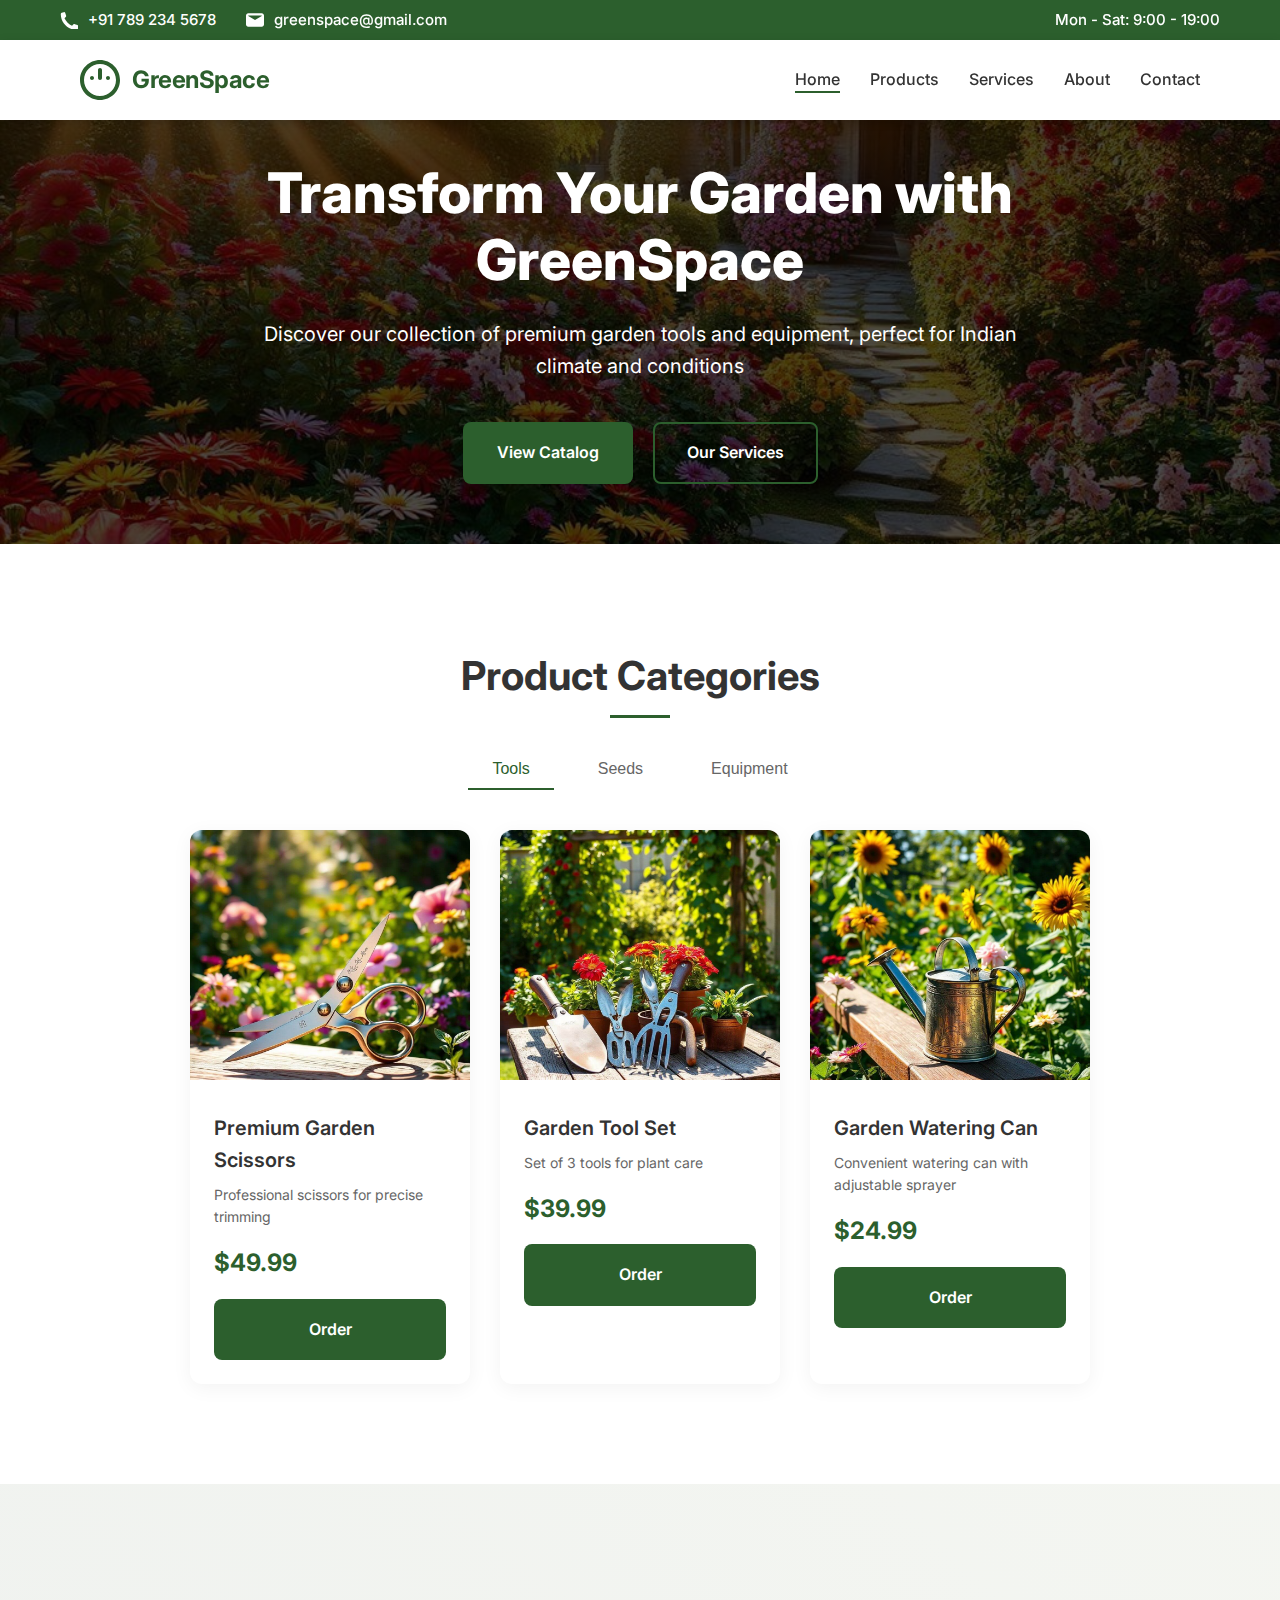
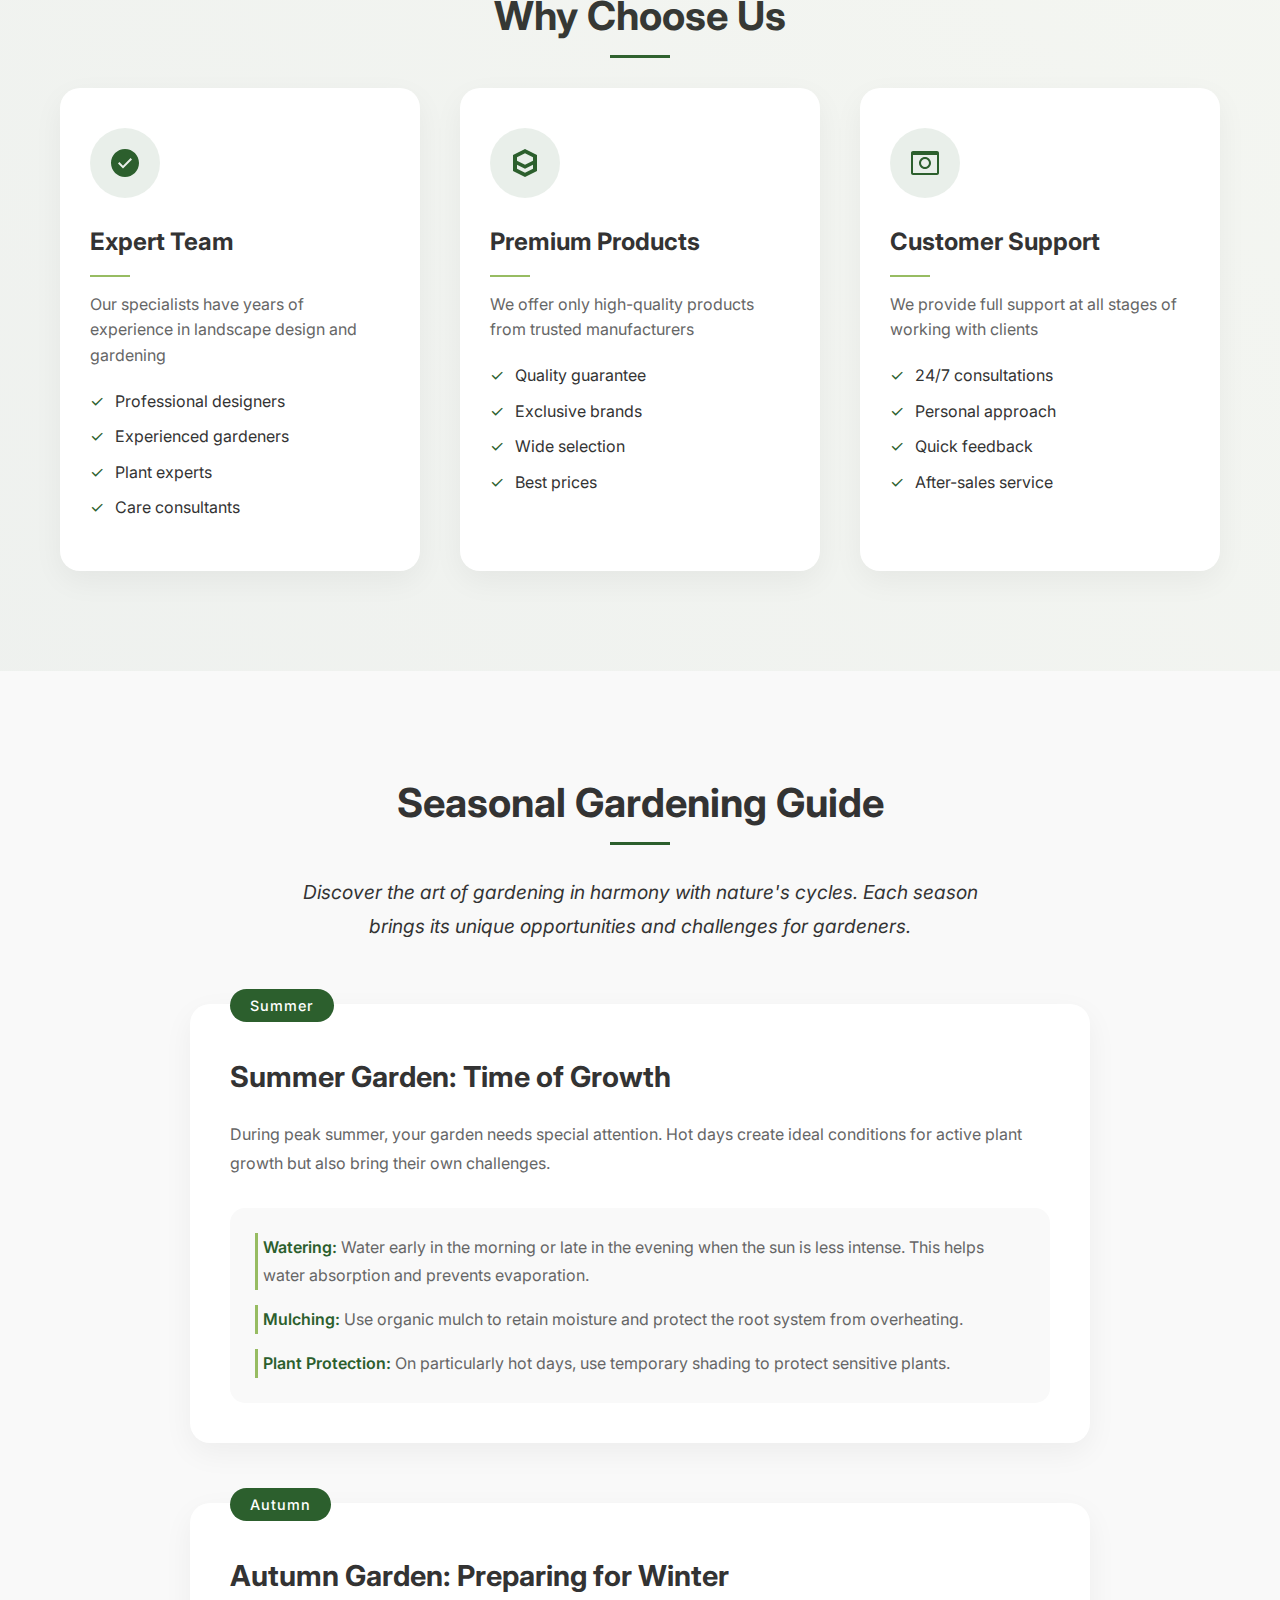
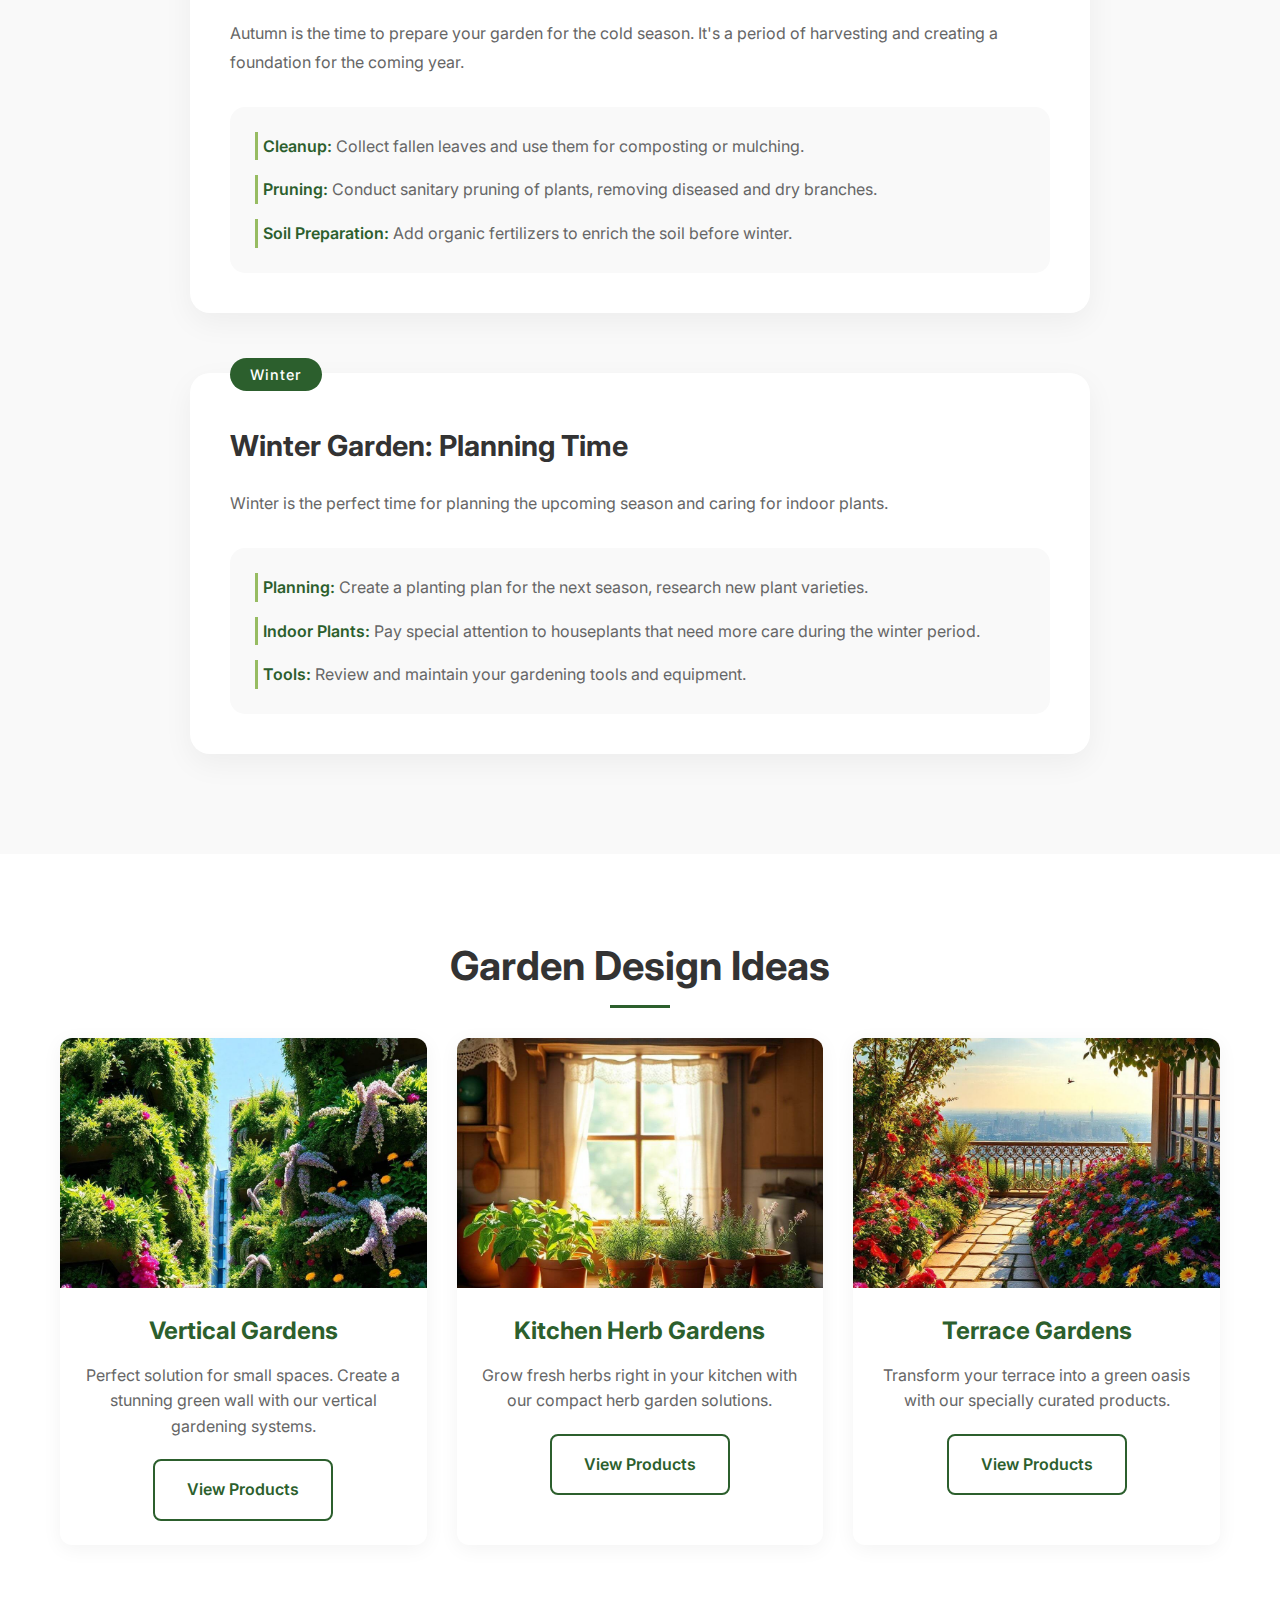
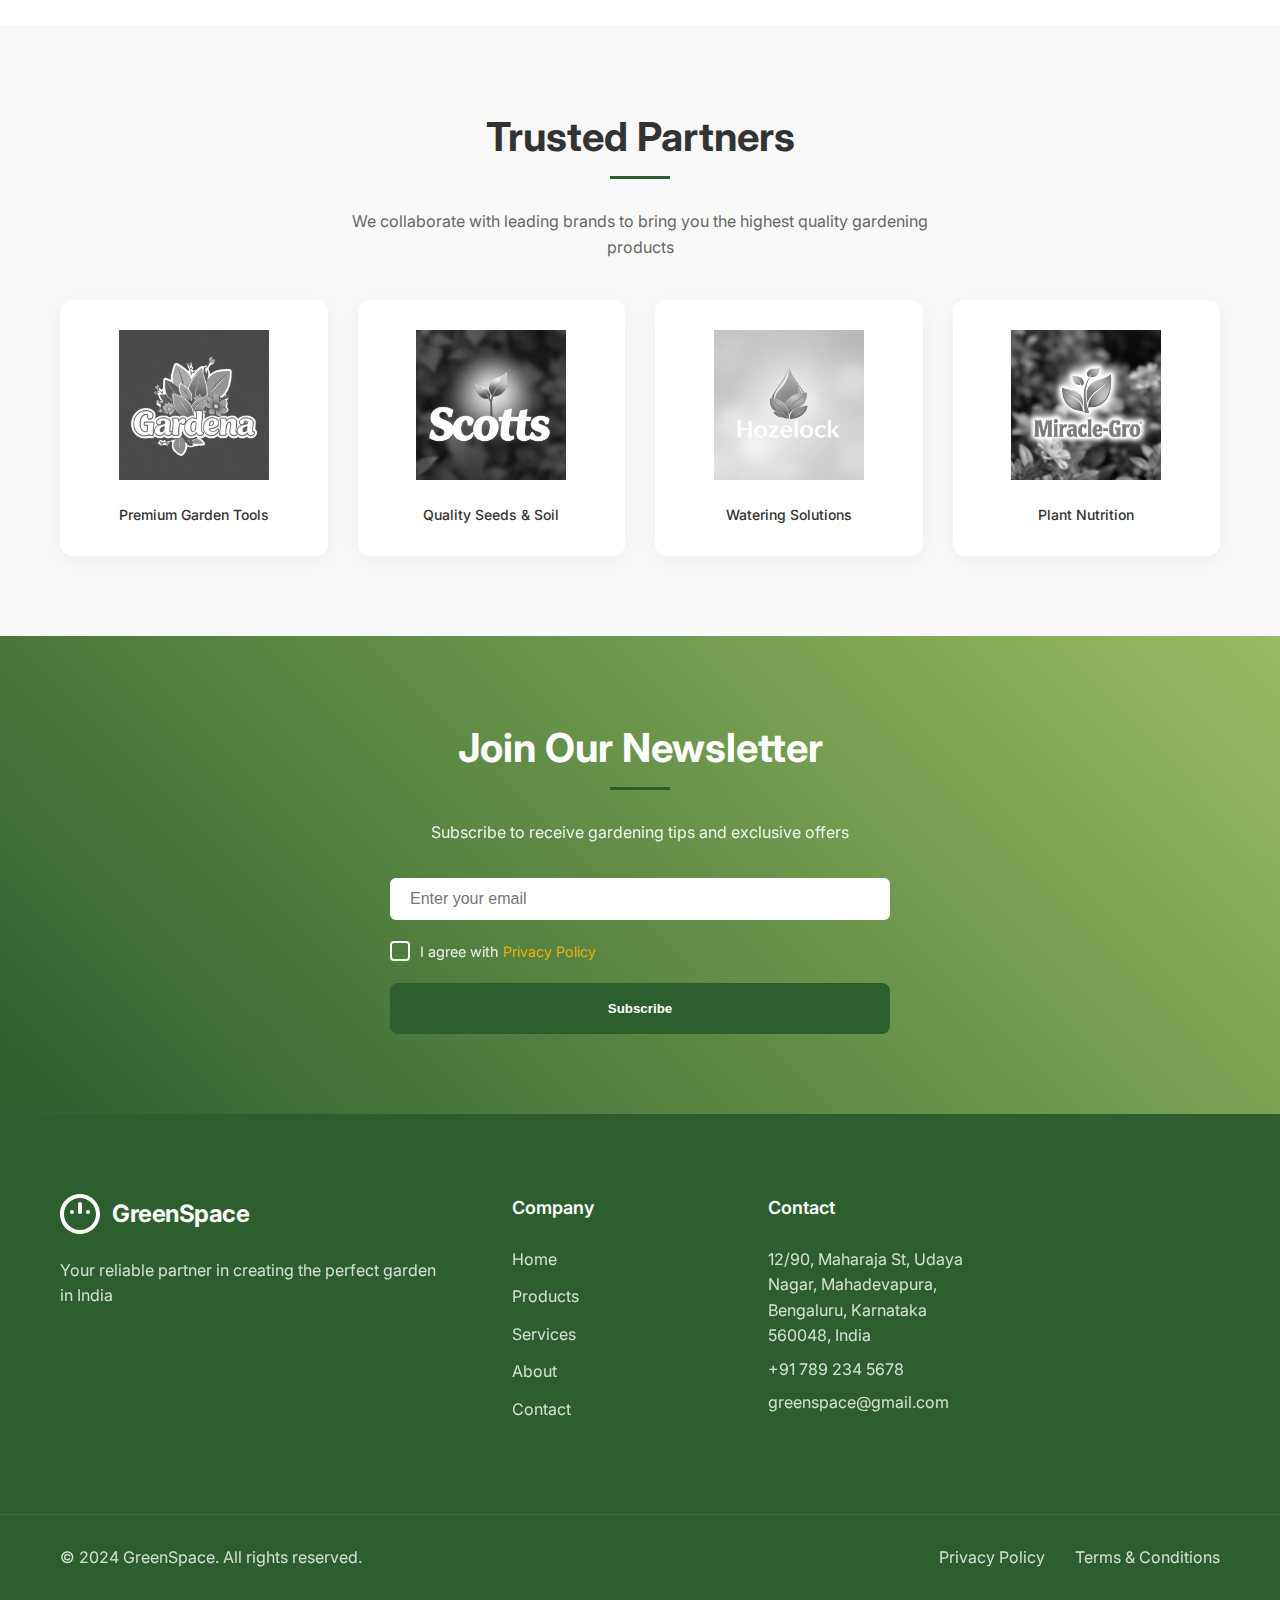
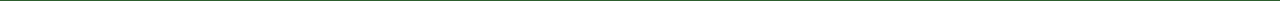
==== commit dc717e78: "Update index.html title and replace partner images; remove unused text file and update image formats" ====
--- a/index.html
+++ b/index.html
@@ -63,7 +63,7 @@
         <section class="hero">
             <div class="container">
                 <div class="hero__content">
-                    <h1 class="hero__title">Transform Your Garden in India</h1>
+                    <h1 class="hero__title">Transform Your Garden with GreenSpace</h1>
                     <p class="hero__text">Discover our collection of premium garden tools and equipment, perfect for Indian climate and conditions</p>
                     <div class="hero__buttons">
                         <a href="products.html" class="button button--primary">View Catalog</a>
@@ -253,19 +253,19 @@
                 <p class="partners__description">We collaborate with leading brands to bring you the highest quality gardening products</p>
                 <div class="partners__grid">
                     <div class="partner-card">
-                        <img src="images/partner1.png" alt="Gardena" class="partner-card__logo">
+                        <img src="images/partner1.jpg" alt="Gardena" class="partner-card__logo">
                         <p class="partner-card__text">Premium Garden Tools</p>
                     </div>
                     <div class="partner-card">
-                        <img src="images/partner2.png" alt="Scotts" class="partner-card__logo">
+                        <img src="images/partner2.jpg" alt="Scotts" class="partner-card__logo">
                         <p class="partner-card__text">Quality Seeds & Soil</p>
                     </div>
                     <div class="partner-card">
-                        <img src="images/partner3.png" alt="Hozelock" class="partner-card__logo">
+                        <img src="images/partner3.jpg" alt="Hozelock" class="partner-card__logo">
                         <p class="partner-card__text">Watering Solutions</p>
                     </div>
                     <div class="partner-card">
-                        <img src="images/partner4.png" alt="Miracle-Gro" class="partner-card__logo">
+                        <img src="images/partner4.jpg" alt="Miracle-Gro" class="partner-card__logo">
                         <p class="partner-card__text">Plant Nutrition</p>
                     </div>
                 </div>
